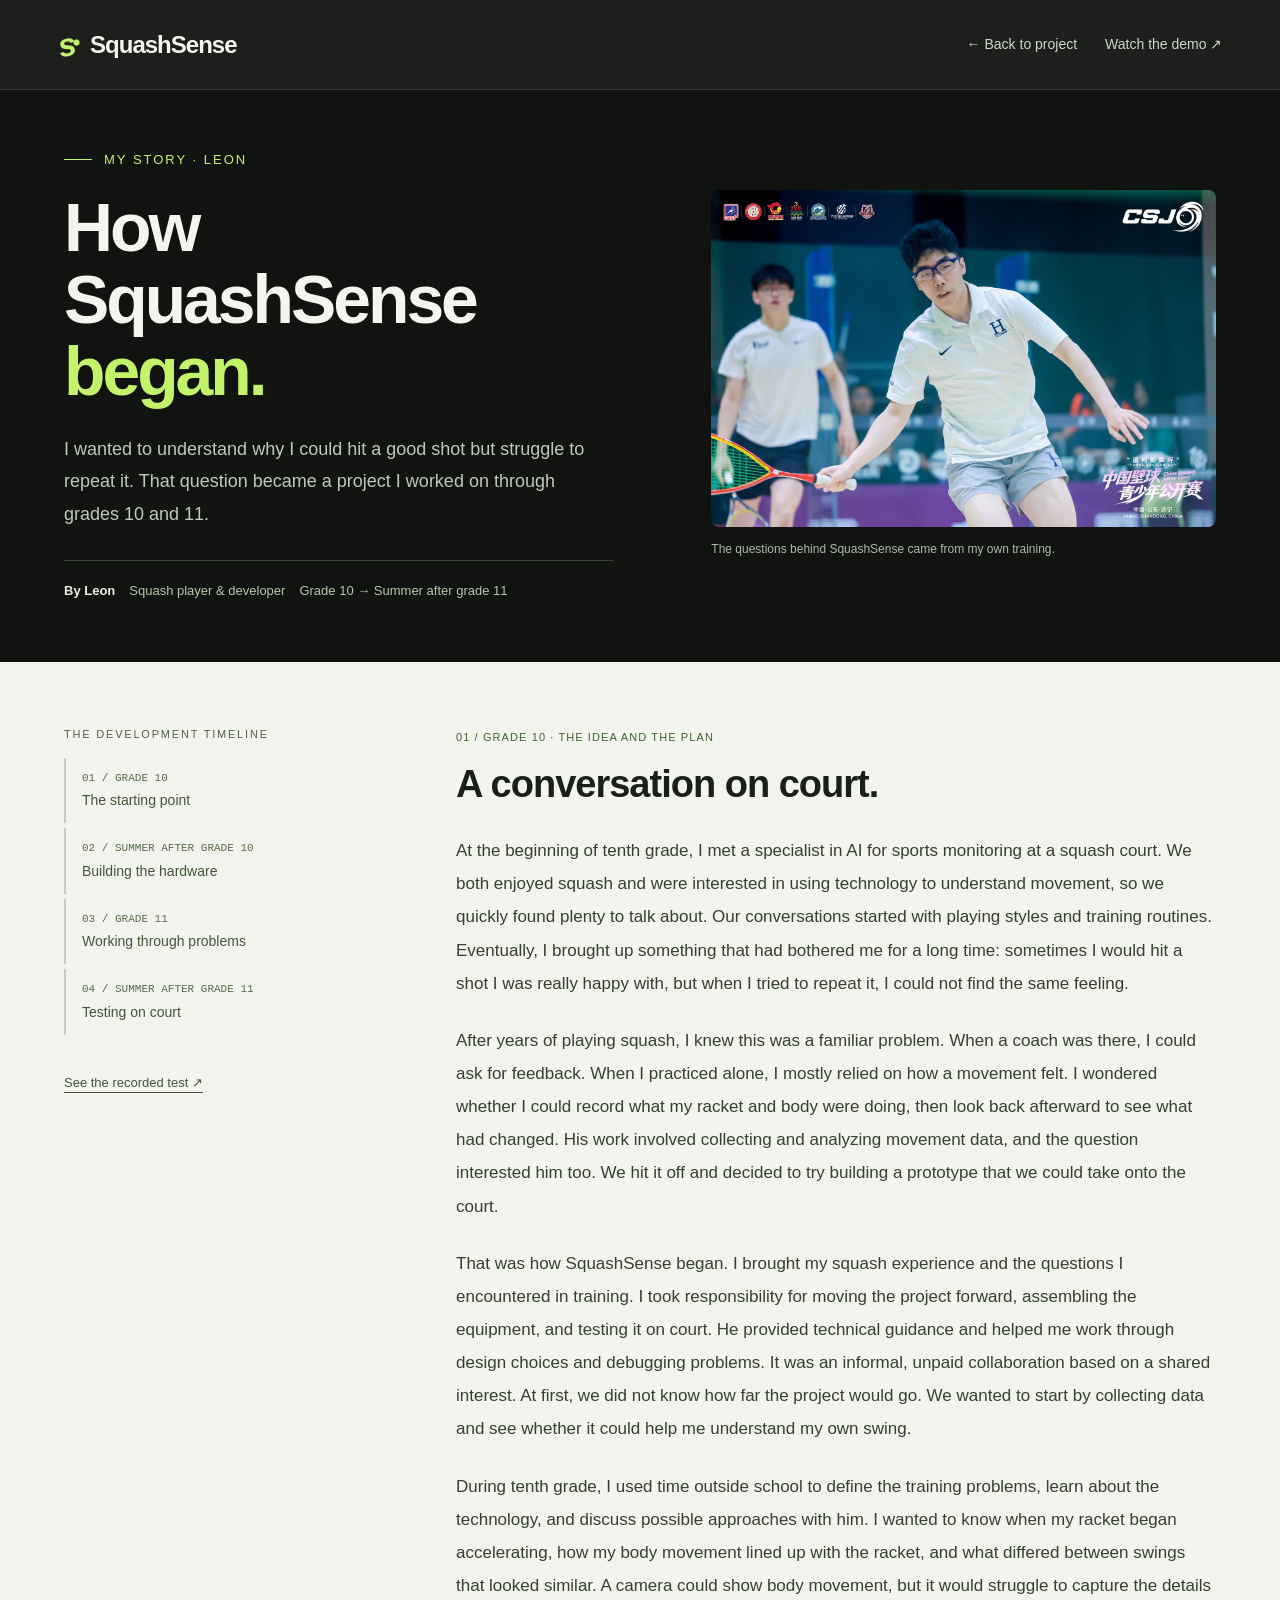
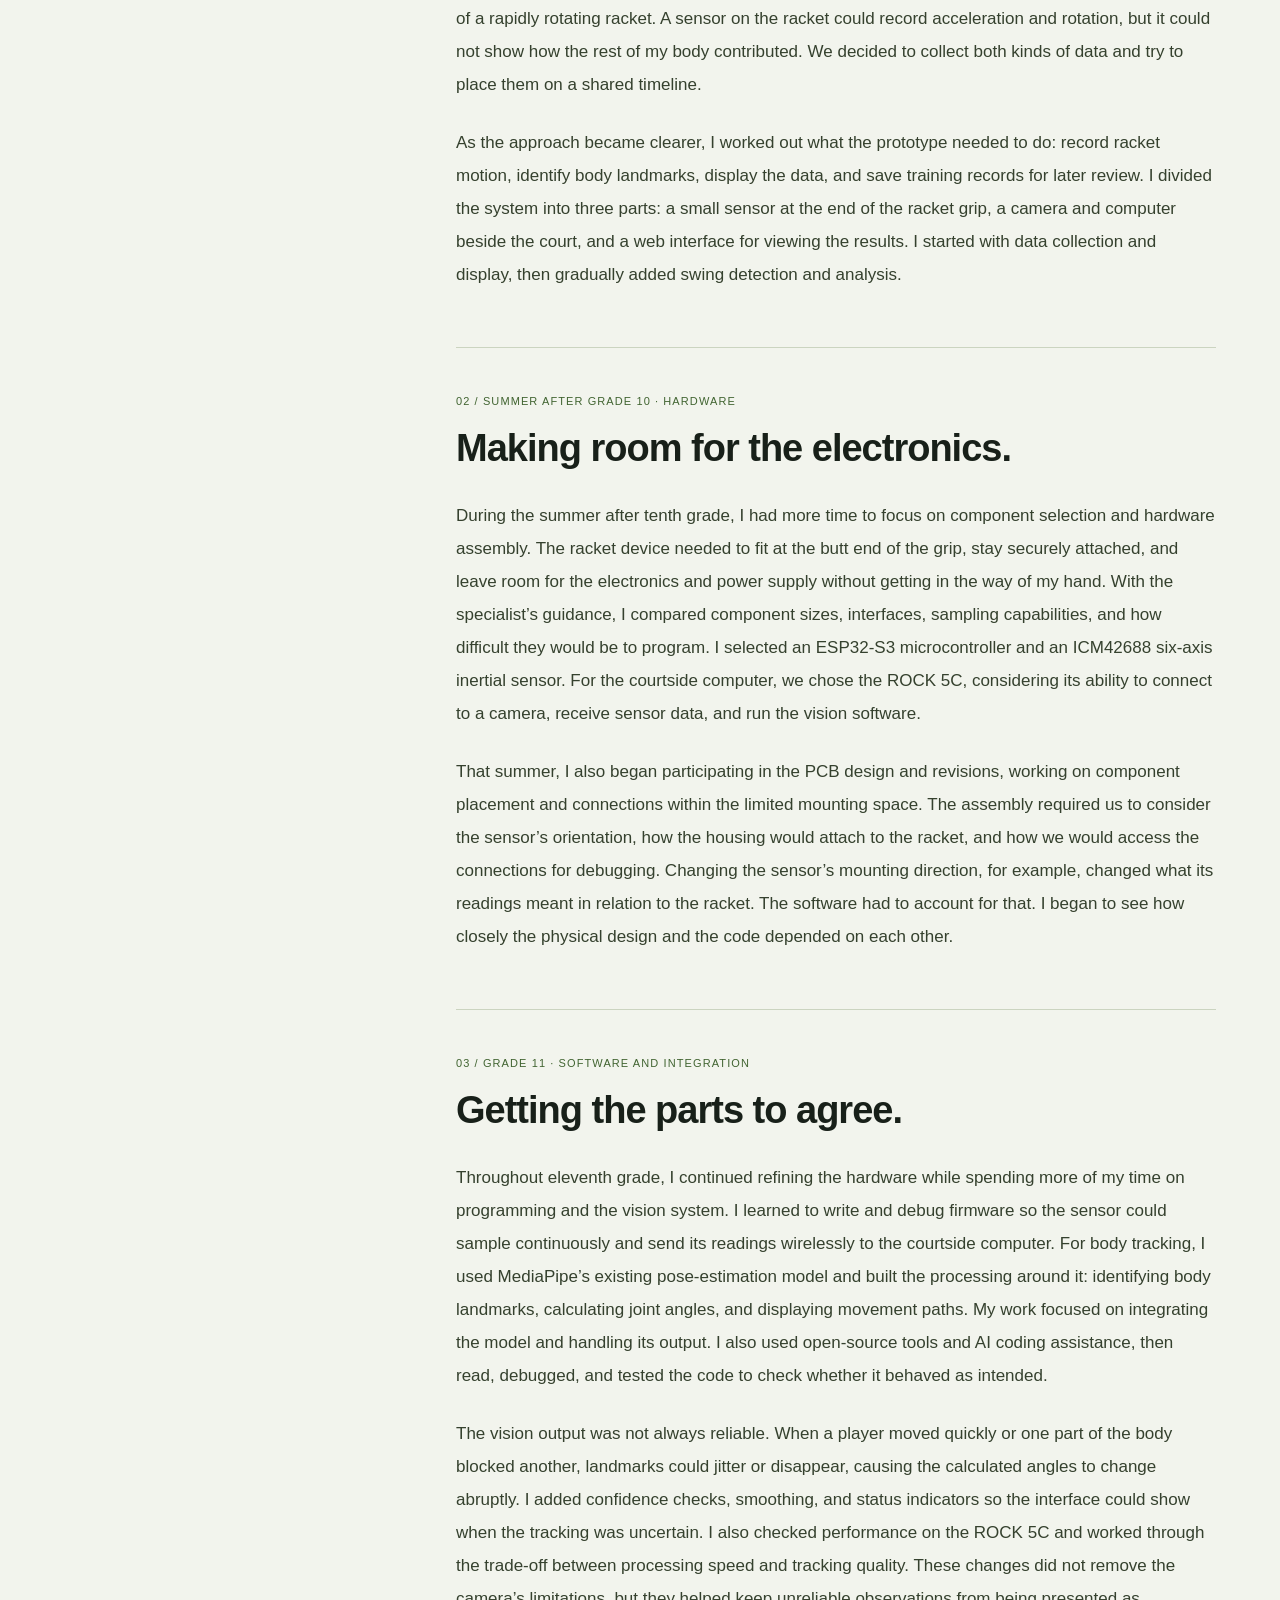
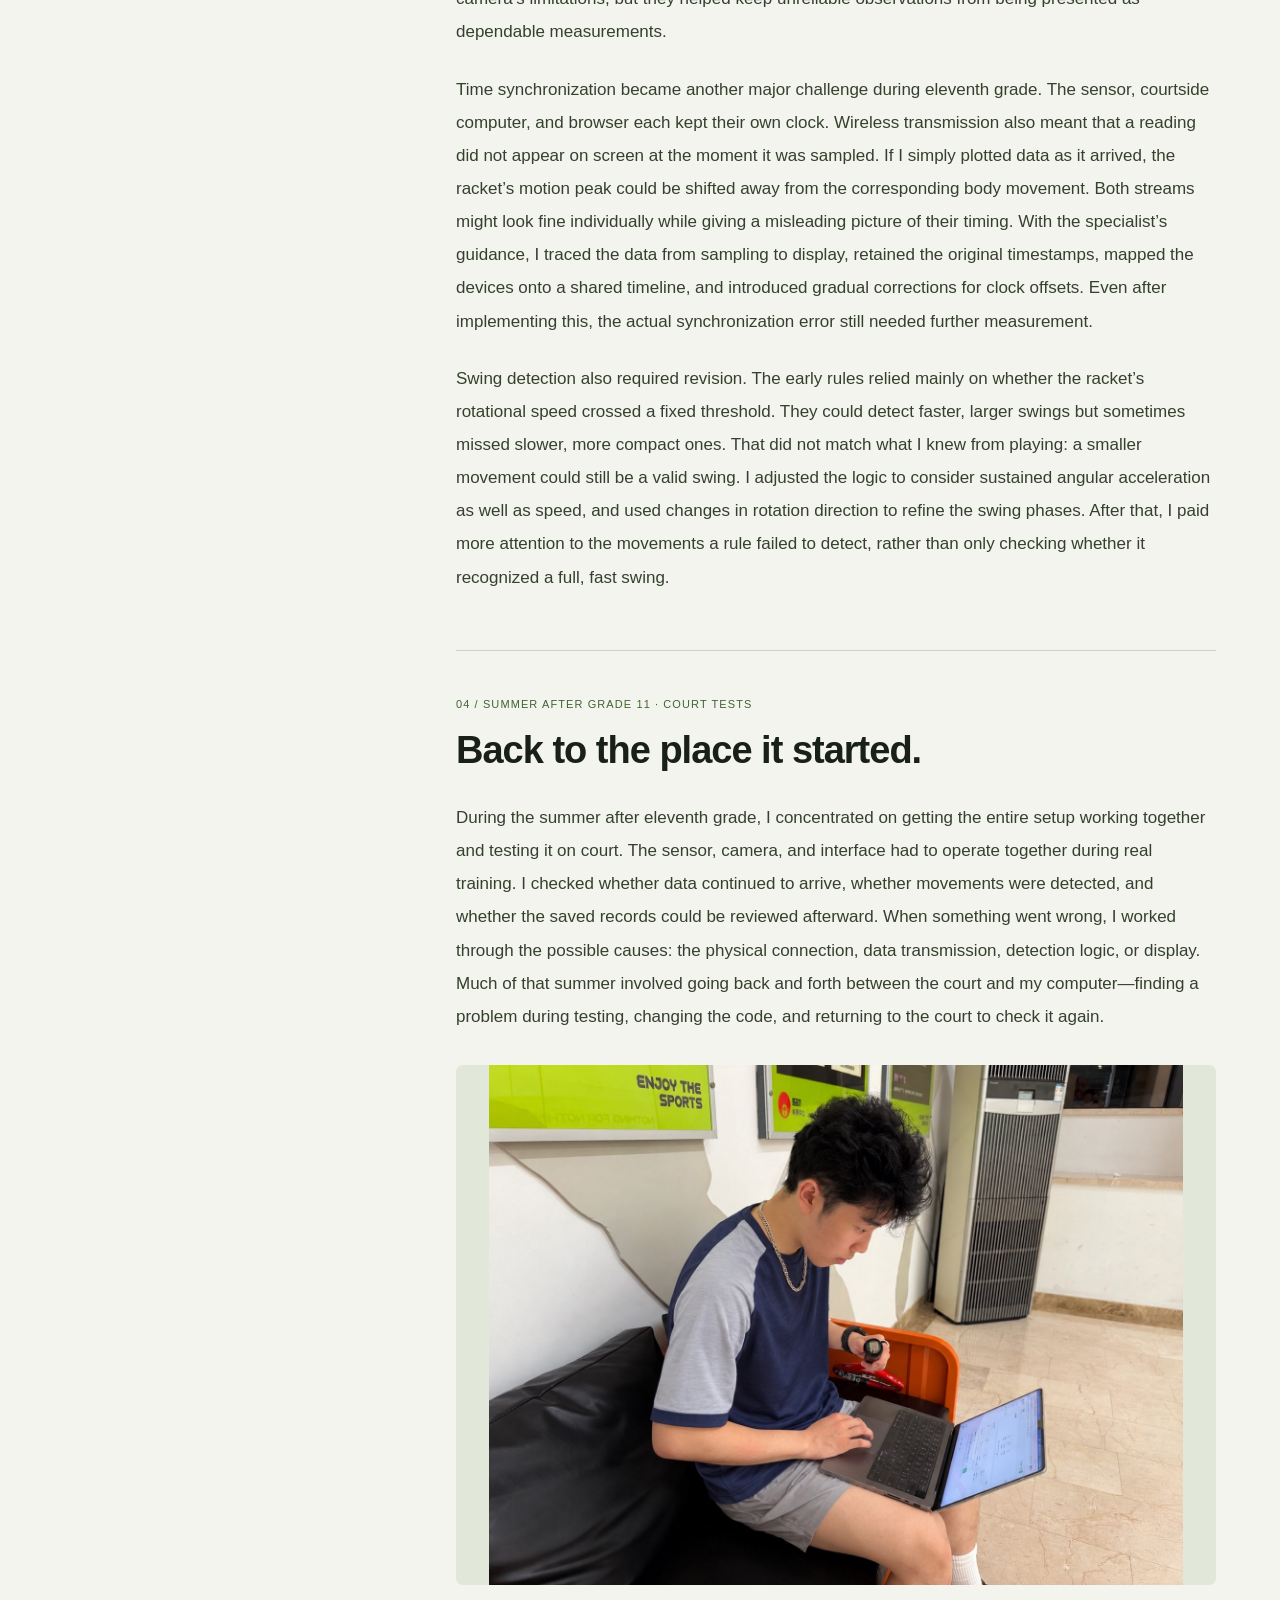
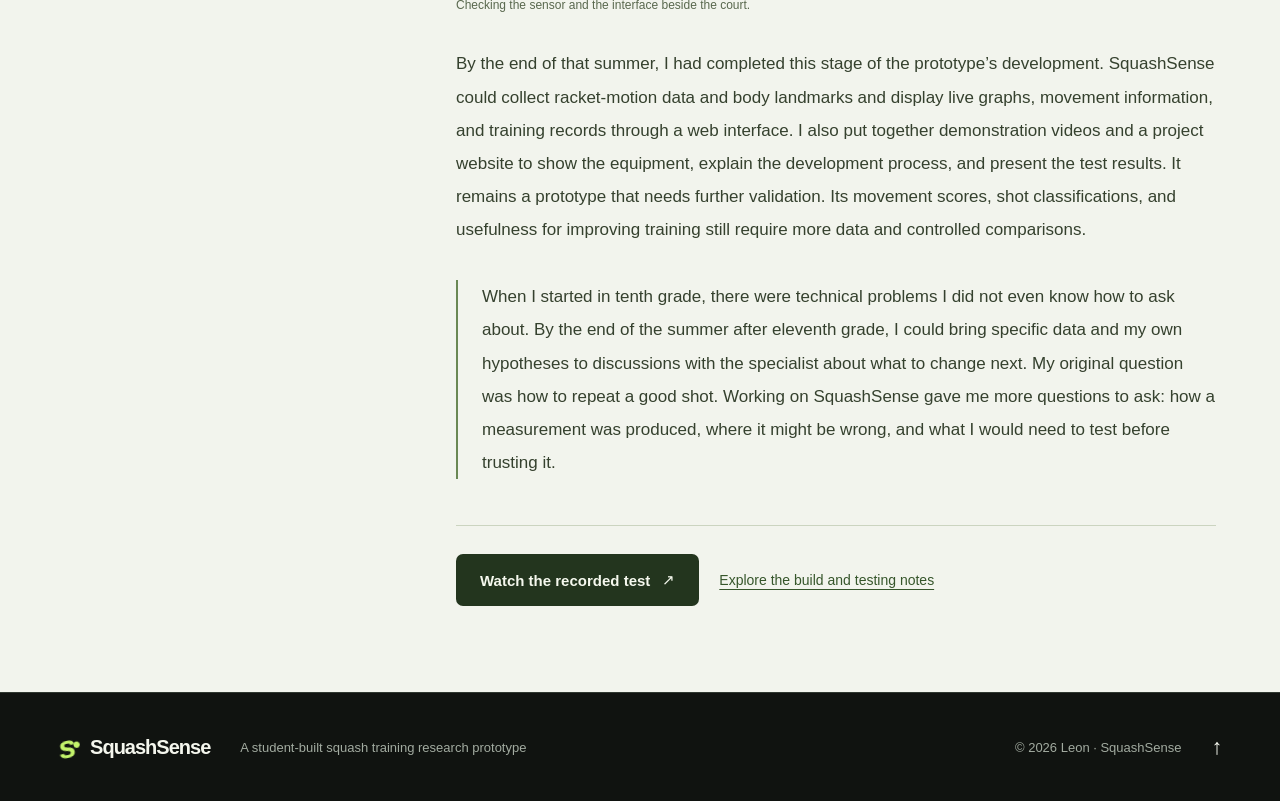
==== story.html @ fe17e837 "Add Leon development story and four-stage project timeline" ====
<!doctype html>
<html lang="en">
<head>
  <meta charset="UTF-8">
  <meta name="viewport" content="width=device-width,initial-scale=1">
  <meta name="theme-color" content="#101310">
  <title>My story — Leon builds SquashSense</title>
  <meta name="description" content="Leon’s account of building SquashSense, from a conversation on a squash court at the start of tenth grade to a working prototype by the summer after eleventh grade.">
  <link rel="canonical" href="https://leon-3647.github.io/squashsense/story.html">
  <meta property="og:type" content="article">
  <meta property="og:site_name" content="SquashSense">
  <meta property="og:title" content="How SquashSense began — My story, by Leon">
  <meta property="og:description" content="A question from my own game, a collaboration that began on court, and the work of building a training prototype through grades 10 and 11.">
  <meta property="og:url" content="https://leon-3647.github.io/squashsense/story.html">
  <meta property="og:image" content="https://leon-3647.github.io/squashsense/assets/author/leon-court.jpg">
  <meta name="twitter:card" content="summary_large_image">
  <link rel="icon" type="image/svg+xml" href="data:image/svg+xml,%3Csvg xmlns='http://www.w3.org/2000/svg' viewBox='0 0 32 32'%3E%3Crect width='32' height='32' rx='9' fill='%23c3f36b'/%3E%3Cpath d='M23 9H13a4 4 0 0 0 0 8h6a3 3 0 0 1 0 6H9' stroke='%23101310' stroke-width='4' fill='none'/%3E%3C/svg%3E">
  <link rel="stylesheet" href="styles/main.css?v=20261011-en">
  <link rel="stylesheet" href="styles/story.css?v=20261031">
</head>
<body class="story-page">
  <a class="skip-link" href="#grade-10">Skip to my story</a>
  <header class="site-header">
    <a class="brand" href="./" aria-label="SquashSense home"><span class="brand-icon">s<span>•</span></span>SquashSense</a>
    <nav class="story-header-links" aria-label="Website navigation">
      <a href="./#story">← Back to project</a>
      <a href="./#demo">Watch the demo ↗</a>
    </nav>
  </header>
  <main>
    <div class="story-masthead">
      <div class="story-masthead-inner">
        <div>
          <div class="eyebrow"><span class="eyebrow-line"></span><span>MY STORY · LEON</span></div>
          <h1>How SquashSense<br><span>began.</span></h1>
          <p class="story-deck">I wanted to understand why I could hit a good shot but struggle to repeat it. That question became a project I worked on through grades 10 and 11.</p>
          <div class="story-byline"><strong>By Leon</strong><span>Squash player &amp; developer</span><span>Grade 10 → Summer after grade 11</span></div>
        </div>
        <figure>
          <img src="assets/author/leon-court.jpg" alt="Leon playing a forehand during a squash match" width="1600" height="1067" fetchpriority="high">
          <figcaption>The questions behind SquashSense came from my own training.</figcaption>
        </figure>
      </div>
    </div>
    <div class="story-layout">
      <nav class="story-chapter-nav" aria-label="Story chapters">
        <p>THE DEVELOPMENT TIMELINE</p>
        <ol>
          <li><a href="#grade-10"><span>01 / GRADE 10</span>The starting point</a></li>
          <li><a href="#summer-10"><span>02 / SUMMER AFTER GRADE 10</span>Building the hardware</a></li>
          <li><a href="#grade-11"><span>03 / GRADE 11</span>Working through problems</a></li>
          <li><a href="#summer-11"><span>04 / SUMMER AFTER GRADE 11</span>Testing on court</a></li>
        </ol>
        <a class="story-nav-demo" href="./#demo">See the recorded test ↗</a>
      </nav>
      <article class="story-article" aria-label="My experience developing SquashSense">
        <section class="story-chapter" id="grade-10" aria-labelledby="grade-10-title">
          <div class="eyebrow">01 / GRADE 10 · THE IDEA AND THE PLAN</div>
          <h2 id="grade-10-title">A conversation on court.</h2>
          <p>At the beginning of tenth grade, I met a specialist in AI for sports monitoring at a squash court. We both enjoyed squash and were interested in using technology to understand movement, so we quickly found plenty to talk about. Our conversations started with playing styles and training routines. Eventually, I brought up something that had bothered me for a long time: sometimes I would hit a shot I was really happy with, but when I tried to repeat it, I could not find the same feeling.</p>
          <p>After years of playing squash, I knew this was a familiar problem. When a coach was there, I could ask for feedback. When I practiced alone, I mostly relied on how a movement felt. I wondered whether I could record what my racket and body were doing, then look back afterward to see what had changed. His work involved collecting and analyzing movement data, and the question interested him too. We hit it off and decided to try building a prototype that we could take onto the court.</p>
          <p>That was how SquashSense began. I brought my squash experience and the questions I encountered in training. I took responsibility for moving the project forward, assembling the equipment, and testing it on court. He provided technical guidance and helped me work through design choices and debugging problems. It was an informal, unpaid collaboration based on a shared interest. At first, we did not know how far the project would go. We wanted to start by collecting data and see whether it could help me understand my own swing.</p>
          <p>During tenth grade, I used time outside school to define the training problems, learn about the technology, and discuss possible approaches with him. I wanted to know when my racket began accelerating, how my body movement lined up with the racket, and what differed between swings that looked similar. A camera could show body movement, but it would struggle to capture the details of a rapidly rotating racket. A sensor on the racket could record acceleration and rotation, but it could not show how the rest of my body contributed. We decided to collect both kinds of data and try to place them on a shared timeline.</p>
          <p>As the approach became clearer, I worked out what the prototype needed to do: record racket motion, identify body landmarks, display the data, and save training records for later review. I divided the system into three parts: a small sensor at the end of the racket grip, a camera and computer beside the court, and a web interface for viewing the results. I started with data collection and display, then gradually added swing detection and analysis.</p>
        </section>
        <section class="story-chapter" id="summer-10" aria-labelledby="summer-10-title">
          <div class="eyebrow">02 / SUMMER AFTER GRADE 10 · HARDWARE</div>
          <h2 id="summer-10-title">Making room for the electronics.</h2>
          <p>During the summer after tenth grade, I had more time to focus on component selection and hardware assembly. The racket device needed to fit at the butt end of the grip, stay securely attached, and leave room for the electronics and power supply without getting in the way of my hand. With the specialist’s guidance, I compared component sizes, interfaces, sampling capabilities, and how difficult they would be to program. I selected an ESP32-S3 microcontroller and an ICM42688 six-axis inertial sensor. For the courtside computer, we chose the ROCK 5C, considering its ability to connect to a camera, receive sensor data, and run the vision software.</p>
          <p>That summer, I also began participating in the PCB design and revisions, working on component placement and connections within the limited mounting space. The assembly required us to consider the sensor’s orientation, how the housing would attach to the racket, and how we would access the connections for debugging. Changing the sensor’s mounting direction, for example, changed what its readings meant in relation to the racket. The software had to account for that. I began to see how closely the physical design and the code depended on each other.</p>
        </section>
        <section class="story-chapter" id="grade-11" aria-labelledby="grade-11-title">
          <div class="eyebrow">03 / GRADE 11 · SOFTWARE AND INTEGRATION</div>
          <h2 id="grade-11-title">Getting the parts to agree.</h2>
          <p>Throughout eleventh grade, I continued refining the hardware while spending more of my time on programming and the vision system. I learned to write and debug firmware so the sensor could sample continuously and send its readings wirelessly to the courtside computer. For body tracking, I used MediaPipe’s existing pose-estimation model and built the processing around it: identifying body landmarks, calculating joint angles, and displaying movement paths. My work focused on integrating the model and handling its output. I also used open-source tools and AI coding assistance, then read, debugged, and tested the code to check whether it behaved as intended.</p>
          <p>The vision output was not always reliable. When a player moved quickly or one part of the body blocked another, landmarks could jitter or disappear, causing the calculated angles to change abruptly. I added confidence checks, smoothing, and status indicators so the interface could show when the tracking was uncertain. I also checked performance on the ROCK 5C and worked through the trade-off between processing speed and tracking quality. These changes did not remove the camera’s limitations, but they helped keep unreliable observations from being presented as dependable measurements.</p>
          <p>Time synchronization became another major challenge during eleventh grade. The sensor, courtside computer, and browser each kept their own clock. Wireless transmission also meant that a reading did not appear on screen at the moment it was sampled. If I simply plotted data as it arrived, the racket’s motion peak could be shifted away from the corresponding body movement. Both streams might look fine individually while giving a misleading picture of their timing. With the specialist’s guidance, I traced the data from sampling to display, retained the original timestamps, mapped the devices onto a shared timeline, and introduced gradual corrections for clock offsets. Even after implementing this, the actual synchronization error still needed further measurement.</p>
          <p>Swing detection also required revision. The early rules relied mainly on whether the racket’s rotational speed crossed a fixed threshold. They could detect faster, larger swings but sometimes missed slower, more compact ones. That did not match what I knew from playing: a smaller movement could still be a valid swing. I adjusted the logic to consider sustained angular acceleration as well as speed, and used changes in rotation direction to refine the swing phases. After that, I paid more attention to the movements a rule failed to detect, rather than only checking whether it recognized a full, fast swing.</p>
        </section>
        <section class="story-chapter" id="summer-11" aria-labelledby="summer-11-title">
          <div class="eyebrow">04 / SUMMER AFTER GRADE 11 · COURT TESTS</div>
          <h2 id="summer-11-title">Back to the place it started.</h2>
          <p>During the summer after eleventh grade, I concentrated on getting the entire setup working together and testing it on court. The sensor, camera, and interface had to operate together during real training. I checked whether data continued to arrive, whether movements were detected, and whether the saved records could be reviewed afterward. When something went wrong, I worked through the possible causes: the physical connection, data transmission, detection logic, or display. Much of that summer involved going back and forth between the court and my computer—finding a problem during testing, changing the code, and returning to the court to check it again.</p>
          <figure>
            <img src="assets/testing.jpg" alt="Leon checking the racket sensor and laptop beside the squash court" width="1448" height="1086" loading="lazy">
            <figcaption>Checking the sensor and the interface beside the court.</figcaption>
          </figure>
          <p>By the end of that summer, I had completed this stage of the prototype’s development. SquashSense could collect racket-motion data and body landmarks and display live graphs, movement information, and training records through a web interface. I also put together demonstration videos and a project website to show the equipment, explain the development process, and present the test results. It remains a prototype that needs further validation. Its movement scores, shot classifications, and usefulness for improving training still require more data and controlled comparisons.</p>
          <div class="story-reflection"><p>When I started in tenth grade, there were technical problems I did not even know how to ask about. By the end of the summer after eleventh grade, I could bring specific data and my own hypotheses to discussions with the specialist about what to change next. My original question was how to repeat a good shot. Working on SquashSense gave me more questions to ask: how a measurement was produced, where it might be wrong, and what I would need to test before trusting it.</p></div>
        </section>
        <div class="story-next"><a class="button" href="./#demo">Watch the recorded test <span aria-hidden="true">↗</span></a><a href="./#development">Explore the build and testing notes</a></div>
      </article>
    </div>
  </main>
  <footer class="site-footer">
    <a class="brand" href="./"><span class="brand-icon">s<span>•</span></span>SquashSense</a>
    <span>A student-built squash training research prototype</span>
    <span class="footer-note">© 2026 Leon · SquashSense</span>
    <a href="#" aria-label="Back to top">↑</a>
  </footer>
</body>
</html>
---- styles/main.css ----
:root{--bg:#101310;--panel:#191d19;--panel-light:#222822;--lime:#c3f36b;--text:#f4f6ed;--muted:#a2aba0;--border:#303830;--white:#fafbf7;--ink:#182019;--radius:20px;font-family:Inter,'Helvetica Neue','PingFang SC','Microsoft YaHei',Arial,sans-serif;color:var(--text);background:var(--bg);font-synthesis:none}*{box-sizing:border-box}html{scroll-behavior:smooth;scroll-padding-top:92px}body{margin:0}a{color:inherit;text-decoration:none}button{font:inherit;color:inherit;cursor:pointer}button,a{-webkit-tap-highlight-color:transparent}button:focus-visible,a:focus-visible,input:focus-visible,video:focus-visible{outline:3px solid var(--lime);outline-offset:5px}button{border:0}img{display:block;max-width:100%}button:disabled{cursor:default}h1,h2,h3,p{margin:0}button,a{touch-action:manipulation}.site-header{height:90px;padding:0 4.5%;display:flex;align-items:center;justify-content:space-between;border-bottom:1px solid var(--border);background:rgba(16,19,16,.95);position:sticky;top:0;z-index:20;backdrop-filter:blur(14px)}.brand{font-size:24px;font-weight:650;letter-spacing:-1px;display:flex;align-items:center;gap:10px;white-space:nowrap}.brand-icon{display:inline-flex;align-items:center;font-size:32px;font-weight:800;font-style:italic;color:var(--lime);letter-spacing:-5px;transform:rotate(-12deg);margin-right:5px;line-height:1}.brand-icon span{font-size:22px;margin-left:2px}.brand-tm{font-size:12px;align-self:flex-start;margin:2px 0 0 -5px}.site-header nav{display:flex;gap:30px;font-size:14px;color:#bcc3b9}.site-header nav a:hover{color:var(--lime)}.lang-switch{display:flex;gap:9px;align-items:center;background:transparent;border:1px solid #465044;border-radius:30px;padding:10px 15px;min-width:79px;justify-content:center;font-size:14px}.language-icon{font-size:18px;line-height:1}.hero{padding:66px 4.5% 0;display:grid;grid-template-columns:1fr 1.03fr;column-gap:5%;min-height:calc(100vh - 90px);max-width:1800px;margin:auto}.hero-copy{padding:35px 0 25px;display:flex;flex-direction:column;align-items:flex-start;justify-content:center}.eyebrow{font-size:13px;letter-spacing:2px;display:flex;align-items:center;gap:12px;color:var(--lime);font-weight:500}.eyebrow-line{height:1px;width:28px;background:currentColor}h1{font-size:clamp(44px,4.4vw,78px);line-height:1.3;letter-spacing:-2.7px;font-weight:650;margin-top:30px}h1 span{color:var(--lime)}.hero-description{font-size:17px;line-height:1.9;color:#aeb7aa;max-width:430px;margin-top:25px}.hero-actions{display:flex;gap:26px;align-items:center;margin-top:35px}.button{display:inline-flex;justify-content:center;align-items:center;gap:12px;font-size:15px;font-weight:550;border-radius:7px;padding:17px 24px;min-height:52px;transition:background .2s,transform .2s}.button:hover{transform:translateY(-2px)}.button-lime{background:var(--lime);color:var(--ink)}.button-lime:hover{background:#d4ff8d}.play-small{font-size:12px}.text-link{display:inline-flex;gap:15px;align-items:center;font-size:14px;white-space:nowrap}.text-link:hover{color:var(--lime)}.hero-tech{margin-top:57px;display:flex;align-items:center;gap:21px;font-size:13px;color:#858f80}.hero-tech span:first-child{font-family:monospace;letter-spacing:1.5px;color:#c7d2bf;font-size:12px;border-right:1px solid var(--border);padding-right:21px}.hero-tech i{font-style:normal;color:var(--lime);padding:0 3px}.hero-visual{min-height:475px;position:relative;border-radius:12px;overflow:hidden;background:#242b20}.hero-visual>img{height:100%;width:100%;object-fit:cover}.visual-shade{position:absolute;inset:0;background:linear-gradient(180deg,rgba(0,0,0,.36),transparent 35%,rgba(0,0,0,.75))}.visual-topline{position:absolute;top:25px;left:25px;right:25px;display:flex;gap:12px;align-items:center;font-size:12px;letter-spacing:1px}.small-cross{color:var(--lime);font-size:22px}.visual-number{margin-left:auto;font-family:monospace;font-size:12px;color:#d1d7c9}.hero-caption{position:absolute;left:30px;bottom:34px;display:flex;align-items:center;gap:15px}.caption-symbol{color:var(--lime);font-size:40px;line-height:1}.caption-title{display:block;font-size:22px;font-weight:550;letter-spacing:1px}.caption-sub{display:block;color:#bcc5b4;font-size:12px;margin-top:9px;letter-spacing:1px}.image-corner{position:absolute;width:22px;height:22px;border-color:var(--lime)}.corner-tl{top:64px;left:25px;border-top:1px solid;border-left:1px solid}.corner-br{bottom:28px;right:25px;border-bottom:1px solid;border-right:1px solid}.hero-bottom{grid-column:1/-1;display:flex;justify-content:space-between;align-items:center;color:#808c7b;font-size:12px;letter-spacing:1px;min-height:94px}.hero-bottom a{display:flex;gap:22px}.site-footer{display:flex;align-items:center;gap:30px;padding:38px 4.5%;border-top:1px solid var(--border);font-size:13px;color:var(--muted)}.site-footer>.brand{color:var(--text);font-size:20px}.footer-note{margin-left:auto}.site-footer>a:last-child{font-size:22px;color:var(--text)}.skip-link{position:fixed;left:20px;top:-80px;z-index:40;background:var(--lime);color:var(--ink);padding:15px}.skip-link:focus{top:12px}@media(min-width:1600px){.hero{min-height:800px}.hero-visual{min-height:570px}}@media(max-width:1050px){.site-header nav{gap:20px}.hero{column-gap:4%;padding-top:30px}.hero-actions{gap:18px}.hero h1{font-size:46px;letter-spacing:-2px}.hero-description{font-size:16px}.hero-tech{gap:12px}.hero-visual{min-height:480px}.visual-number{display:none}.hero-actions .button{padding:16px}.text-link{font-size:13px;gap:8px}}@media(max-width:760px){html{scroll-padding-top:78px}.site-header{height:76px;padding:0 6%}.brand{font-size:21px}.site-header nav{display:none}.hero{padding:25px 6% 0;display:flex;flex-direction:column;min-height:auto}.hero-copy{padding-top:16px;padding-bottom:37px}.hero h1{font-size:clamp(36px,8.8vw,58px);line-height:1.3;margin-top:23px;letter-spacing:-1.8px}.eyebrow{font-size:12px;letter-spacing:1.4px}.hero-description{max-width:440px;font-size:16px;margin-top:20px}.hero-actions{margin-top:26px;gap:21px;flex-wrap:wrap}.hero-tech{margin-top:30px}.hero-visual{height:440px;min-height:0}.hero-bottom{min-height:80px;font-size:12px}.hero-caption{left:25px;bottom:26px}.caption-title{font-size:21px}.site-footer{flex-wrap:wrap;padding:30px 6%;gap:20px}.site-footer>span:first-of-type{flex-basis:100%;order:3}.footer-note{font-size:12px}.site-footer>a:last-child{display:none}}@media(prefers-reduced-motion:reduce){html{scroll-behavior:auto}*,*:before,*:after{animation-duration:.01ms!important;transition-duration:.01ms!important}}
section[id]{scroll-margin-top:6px}.approach,.sensor-section,.demo-section,.story-section{padding:94px 4.5%}.section-light{background:#f2f4ed;color:var(--ink)}.section-heading{display:grid;grid-template-columns:1.3fr 1fr;gap:10%;align-items:end;margin-bottom:55px}.section-heading h2,h2{font-size:clamp(32px,3.3vw,52px);font-weight:550;line-height:1.4;letter-spacing:-1.5px}.section-heading h2{margin-top:22px}.section-heading h2 span{color:#a6b29f}.section-heading>p{max-width:470px;font-size:16px;line-height:1.95;color:var(--muted);padding-bottom:7px}.section-index{font-family:monospace;font-size:12px;letter-spacing:0;opacity:.6;margin-right:6px}.section-light .eyebrow{color:#3b6330}.section-light h2 span{color:#7c8976}.section-light .section-heading>p{color:#616d5b}.capabilities{display:grid;grid-template-columns:repeat(3,1fr);gap:60px;margin-top:30px}.capabilities article{padding:0 0 30px;border-bottom:1px solid #ccd2c5}.stat-value{font-size:76px;letter-spacing:-5px;font-weight:450;line-height:1.2;display:block;margin-bottom:22px}.stat-value>span{font-size:24px;letter-spacing:-1px;margin-left:9px}.stat-text{font-size:54px;letter-spacing:-2px;padding-top:24px}.capabilities h3{font-size:19px;font-weight:600;margin-bottom:12px}.capabilities p{font-size:15px;line-height:1.85;color:#66725f;max-width:320px;min-height:56px}.stat-foot{font-size:12px;display:block;color:#728069;margin-top:28px;letter-spacing:1px}.signal-path{display:flex;align-items:center;justify-content:center;gap:52px;margin:48px auto 0}.signal-path>span{display:flex;flex-direction:column;gap:9px;text-align:center}.signal-path b{font-size:14px;font-weight:550}.signal-path small{font-size:12px;color:#728069}.signal-path i{font-style:normal;font-size:22px;color:#8c9d7f;transform:rotate(-45deg)}.signal-path>i:nth-of-type(2){transform:rotate(45deg)}.signal-path .path-center{padding:17px 47px;background:#e2e8d9;border:1px solid #ccd7c2;border-radius:7px}.sensor-section{background:#101310}.installation-layout{display:grid;grid-template-columns:minmax(0,1.7fr) minmax(300px,1fr);gap:32px}.installation-view{position:relative;min-height:590px;border:1px solid var(--border);border-radius:12px;background:radial-gradient(ellipse at 45% 40%,#2b3426 0,#191e18 50%,#151915 100%);overflow:hidden}.canvas-top{display:flex;justify-content:space-between;position:absolute;z-index:1;left:25px;right:25px;top:24px;font-size:12px;color:#9caa92;pointer-events:none}.mono{font-family:monospace;font-size:12px;letter-spacing:.5px}.installation-view canvas{width:100%;height:100%;display:block;position:absolute;inset:0}.canvas-label{position:absolute;left:28px;bottom:119px;font-size:13px;color:#c3f36b;pointer-events:none;letter-spacing:1px}.canvas-label:before{content:'';display:inline-block;width:35px;height:1px;background:#769a4c;vertical-align:middle;margin-right:13px}.canvas-bottom{position:absolute;bottom:30px;left:25px;right:25px;display:flex;align-items:center;justify-content:space-between;gap:12px}.canvas-bottom>span{font-size:12px;color:#94a087;max-width:230px;line-height:1.7}.replay-button{background:rgba(16,19,16,.6);border:1px solid #485540;border-radius:5px;padding:10px 13px;display:flex;gap:8px;align-items:center;font-size:12px;white-space:nowrap}.replay-button:hover{border-color:var(--lime);color:var(--lime)}.replay-button>span:first-child{font-size:19px;line-height:1}.animation-progress{height:2px;position:absolute;bottom:0;left:0;width:100%;background:#2f3828}.animation-progress>span{display:block;height:100%;width:0;background:var(--lime)}.installation-info{display:flex;flex-direction:column;min-width:0}.sensor-photo{height:215px;border-radius:10px;overflow:hidden;position:relative;background:#242b20}.sensor-photo img{width:100%;height:100%;object-fit:cover;object-position:50% 57%}.sensor-photo>span{position:absolute;bottom:15px;left:17px;padding:7px 10px;background:rgba(16,19,16,.78);font-size:12px;border-radius:4px;letter-spacing:1px}.installation-steps{display:flex;flex-direction:column;margin-top:20px}.step{display:flex;align-items:flex-start;text-align:left;padding:21px 10px 21px 0;background:transparent;border-bottom:1px solid var(--border);gap:17px;transition:opacity .2s}.step-number{font-family:monospace;font-size:13px;color:#76846a;padding-top:3px}.step strong{font-size:17px;font-weight:550;line-height:1.5;display:block}.step small{display:block;font-size:13px;color:#9caa92;margin-top:5px;line-height:1.7}.step i{font-style:normal;margin-left:auto;color:#67725d;line-height:1.5}.step.active .step-number,.step.active strong,.step.active i{color:var(--lime)}.step:not(.active):hover strong{color:#d1ddc8}.installation-status{font-size:12px;color:#a5b894;padding-top:14px;min-height:33px}.sensor-specs{display:flex;gap:35px;justify-content:center;align-items:center;margin-top:34px;font-size:12px;letter-spacing:1px;color:#93a087}.sensor-specs span+span:before{content:'/';color:#3d4935;margin-right:35px}.demo-section{background:#191e19}.demo-section .section-heading{grid-template-columns:1.4fr 1fr;gap:5%}.demo-section h2{font-size:clamp(31px,3.2vw,50px)}.demo-section h2 span{color:var(--lime)}.video-shell{position:relative;background:#090c09;border-radius:12px;overflow:hidden;aspect-ratio:16/9;display:flex;align-items:center;justify-content:center;border:1px solid #3b4435}.video-shell video{width:100%;height:100%;object-fit:contain;display:block}.video-play{position:absolute;inset:0;width:100%;display:flex;flex-direction:column;align-items:center;justify-content:center;gap:17px;background:rgba(0,0,0,.25);text-shadow:0 2px 12px #000;font-size:16px}.video-play[hidden]{display:none}.big-play{width:84px;height:84px;display:flex;align-items:center;justify-content:center;border-radius:50%;background:var(--lime);color:#172013;font-size:24px;padding-left:5px;text-shadow:none;box-shadow:0 0 0 12px rgba(195,243,107,.16);transition:transform .2s}.video-play:hover .big-play{transform:scale(1.08)}.video-play small{font-family:monospace;font-size:12px;letter-spacing:1px}.video-meta{display:flex;justify-content:space-between;color:#939f89;font-size:12px;line-height:1.7;margin-top:17px;gap:20px}.insight-grid{display:grid;grid-template-columns:repeat(3,1fr);gap:55px;margin-top:64px}.insight-icon{color:var(--lime);font-family:monospace;font-size:13px;letter-spacing:1px}.insight-grid h3{font-size:20px;font-weight:500;margin:19px 0 13px}.insight-grid p{font-size:15px;line-height:1.9;color:var(--muted);max-width:350px}.media-error{font-size:14px;color:var(--lime);padding-top:15px}.story-section{padding-bottom:80px}.story-gallery{display:grid;grid-template-columns:repeat(3,1fr);gap:24px}.story-gallery figure{margin:0}.photo-wrap{border-radius:8px;overflow:hidden;aspect-ratio:1.12;background:#dae0d4}.photo-wrap img{width:100%;height:100%;object-fit:cover;transition:transform .6s}.photo-wrap:hover img{transform:scale(1.035)}.story-gallery figcaption{display:flex;gap:13px;margin-top:20px}.story-gallery figcaption>span{font-family:monospace;font-size:12px;color:#809075;padding-top:4px}.story-gallery h3{font-size:18px;font-weight:550;line-height:1.5}.story-gallery p{font-size:13px;line-height:1.8;color:#6c7964;margin-top:6px}.creator-block{border-top:1px solid #ccd3c5;margin-top:75px;padding-top:70px;display:grid;grid-template-columns:1fr 1fr;gap:8%;align-items:center}.creator-image{position:relative;border-radius:9px;overflow:hidden;aspect-ratio:4/3;background:#273020}.creator-image>img{width:100%;height:100%;object-fit:cover;filter:brightness(.64)}.creator-image-overlay{position:absolute;inset:0;background:linear-gradient(transparent 40%,rgba(14,23,11,.8));display:flex;align-items:center;gap:13px;justify-content:center;flex-direction:column;color:white;font-size:14px;letter-spacing:1px}.film-icon{display:flex;justify-content:center;align-items:center;width:58px;height:58px;border-radius:50%;border:1px solid rgba(255,255,255,.6);font-size:29px}.creator-copy h2{font-size:clamp(27px,2.6vw,40px);margin:18px 0 22px;line-height:1.45;letter-spacing:-.7px}.creator-copy>p{font-size:15px;line-height:1.9;color:#66745d;max-width:420px}.creator-placeholder{display:flex;gap:16px;margin-top:25px;max-width:415px;align-items:flex-start}.placeholder-line{width:25px;height:1px;background:#869778;margin-top:11px;flex-shrink:0}.creator-placeholder p{font-size:13px;line-height:1.85;color:#7a8972}.creator-video{width:100%;height:100%;object-fit:contain;background:#111}.closing{text-align:center;padding:82px 5% 88px;background:radial-gradient(ellipse at 50% 180%,#3a5023,transparent 70%)}.closing .eyebrow{justify-content:center;color:#95a58b;font-size:12px;letter-spacing:2px}.closing h2{font-size:clamp(36px,4vw,60px);margin:22px 0 30px;letter-spacing:-2px}.closing h2 span{color:var(--lime)}.closing .button{font-size:14px}.section-heading,.installation-layout,.capabilities,.story-gallery,.insight-grid,.creator-block,.video-shell,.video-meta{max-width:1500px;margin-left:auto;margin-right:auto}html[lang=en] h1{font-size:clamp(44px,4.7vw,79px);line-height:1.05;letter-spacing:-3px}html[lang=en] .hero-description{line-height:1.7}html[lang=en] .section-heading h2{line-height:1.15;letter-spacing:-1.4px}html[lang=en] .hero-actions{gap:21px}html[lang=en] .section-heading>p{line-height:1.8}html[lang=en] .step strong{font-size:16px}html[lang=en] .creator-copy h2{line-height:1.2}html[lang=en] .creator-placeholder p{font-size:14px}
@media(max-width:1050px){.section-heading{gap:6%}.approach,.sensor-section,.demo-section,.story-section{padding:75px 4.5%}.capabilities{gap:28px}.stat-text{font-size:42px;padding-top:38px}.installation-layout{grid-template-columns:1.2fr 1fr;gap:24px}.installation-view{min-height:615px}.canvas-top .mono{display:none}.canvas-bottom{align-items:flex-end}.canvas-bottom>span{max-width:150px}.sensor-photo{height:210px}.signal-path{gap:35px}.insight-grid{gap:30px}.story-gallery{gap:18px}.creator-block{gap:5%}.creator-copy h2{font-size:30px}}@media(max-width:760px){.approach,.sensor-section,.demo-section,.story-section{padding:61px 6%}.section-heading,.demo-section .section-heading{display:block;margin-bottom:35px}.section-heading h2{font-size:33px;letter-spacing:-1px;margin-top:18px}.section-heading>p{margin-top:23px;font-size:15px;line-height:1.85;max-width:100%}.capabilities{gap:0;grid-template-columns:1fr}.capabilities article{display:grid;grid-template-columns:120px 1fr;padding:22px 0;column-gap:20px;align-items:start}.stat-value{grid-row:1/4;font-size:52px;letter-spacing:-3px;margin:0}.stat-value>span{font-size:20px;margin-left:5px}.stat-text{padding-top:2px;font-size:28px;letter-spacing:-1px;white-space:normal;line-height:1.5;max-width:110px}.capabilities h3{font-size:17px;margin:4px 0 8px}.capabilities p{font-size:14px;min-height:0}.stat-foot{font-size:12px;margin-top:15px}.signal-path{gap:12px;margin-top:33px}.signal-path b{font-size:12px}.signal-path small{font-size:12px}.signal-path .path-center{padding:15px 13px}.signal-path i{font-size:16px}.signal-path>span{gap:6px}.installation-layout{display:flex;flex-direction:column;gap:28px}.installation-view{min-height:485px}.canvas-top{left:20px;right:20px;top:22px}.canvas-top .mono{display:block;font-size:12px}.canvas-bottom{left:20px;right:20px;bottom:24px;align-items:center}.canvas-bottom>span{font-size:12px;max-width:190px}.canvas-label{left:20px;bottom:108px;font-size:12px}.sensor-photo{height:230px}.sensor-photo img{object-position:50% 57%}.step{padding:21px 0}.step strong{font-size:17px}.step small{font-size:14px}.sensor-specs{flex-wrap:wrap;gap:12px 22px;margin-top:26px;font-size:12px}.sensor-specs span+span:before{display:none}.demo-section h2{font-size:33px;line-height:1.45}.video-shell{border-radius:7px}.big-play{width:64px;height:64px;font-size:18px;box-shadow:0 0 0 8px rgba(195,243,107,.16)}.video-play{gap:11px;font-size:13px}.video-meta{font-size:12px;gap:20px}.video-meta>span:last-child{text-align:right;max-width:48%}.insight-grid{grid-template-columns:1fr;gap:26px;margin-top:35px}.insight-grid article{position:relative;padding-left:55px}.insight-icon{position:absolute;top:5px;left:0}.insight-grid h3{margin:0 0 9px;font-size:18px}.insight-grid p{font-size:14px;max-width:100%}.story-gallery{grid-template-columns:1fr;gap:30px}.photo-wrap{aspect-ratio:4/3}.story-gallery figcaption{margin-top:16px}.story-gallery h3{font-size:17px}.story-gallery p{font-size:13px}.creator-block{grid-template-columns:1fr;gap:32px;margin-top:45px;padding-top:45px}.creator-copy h2{font-size:30px}.creator-copy>p,.creator-placeholder{max-width:100%}.creator-placeholder p{font-size:14px}.closing{padding:65px 6%}.closing .eyebrow{font-size:12px;letter-spacing:1px;line-height:1.8}.closing h2{font-size:36px;letter-spacing:-1px}html[lang=en] h1{font-size:clamp(43px,11vw,65px);letter-spacing:-2.4px}html[lang=en] .section-heading h2{font-size:33px}html[lang=en] .hero-actions{gap:20px}html[lang=en] .hero-tech{font-size:12px}html[lang=en] .hero-tech span:first-child{font-size:12px;padding-right:12px;white-space:nowrap}}@media(max-width:375px){.hero-actions{gap:15px}.hero-actions .button{padding:15px 13px;font-size:13px}.text-link{font-size:12px}.signal-path{gap:8px}.signal-path .path-center{padding:13px 9px}.canvas-top .mono{display:none}.capabilities article{grid-template-columns:100px 1fr}.canvas-bottom>span{max-width:145px}html[lang=en] .hero-actions{gap:12px}}@media(prefers-reduced-motion:reduce){.photo-wrap img{transition:none}}

[hidden]{display:none!important}.section-light .stat-foot,.section-light .signal-path small,.section-light .creator-placeholder p,.section-light .story-gallery p{color:#5e6d55}.section-light :focus-visible{outline-color:#315729}

.canvas-label{left:auto;right:25px;top:57px;bottom:auto;font-size:12px;letter-spacing:.3px}.canvas-label:before{width:16px;margin-right:8px}.hero-visual>img{object-position:52% 50%}.capabilities p,.insight-grid p,.creator-copy>p{font-size:16px}.step small{font-size:14px}.creator-placeholder p,.story-gallery p{font-size:14px}.hero-caption{right:25px}.caption-title{line-height:1.5}@media(max-width:760px){.canvas-label{right:20px;top:48px;max-width:calc(100% - 40px);text-align:right;font-size:12px}.canvas-top .mono{display:none}.hero-bottom{align-items:flex-start;padding:24px 0;gap:20px}.hero-bottom>span{max-width:60%;line-height:1.7}.hero-bottom>a{line-height:1.7;white-space:nowrap;gap:10px}.hero-tech{flex-wrap:wrap;row-gap:10px}.signal-path{gap:12px}.signal-path small{font-size:12px;line-height:1.6}.signal-path .path-center{padding:13px 10px}.signal-path>span{min-width:0;flex:1}.signal-path>i{font-size:14px}.signal-path .path-center b{font-size:12px}.canvas-bottom>span{max-width:55%;font-size:12px}.stat-foot{font-size:12px;line-height:1.6}html[lang=en] .stat-value>span{display:block;font-size:17px;margin-left:0;letter-spacing:0}html[lang=en] .caption-title{font-size:20px}html[lang=en] .signal-path{gap:7px}html[lang=en] .signal-path>i{font-size:12px}.hero-tech span:first-child{white-space:nowrap}.closing .eyebrow{font-size:12px}}

/* Project photos: assembly, grip mounting, court setup, and device testing. */
.sensor-photo img{object-position:50% 78%}
.story-gallery{grid-template-columns:repeat(4,minmax(0,1fr))}
.story-gallery .photo-wrap{aspect-ratio:4/3}
.story-gallery figcaption>div{min-width:0}
@media(min-width:761px) and (max-width:1100px){.story-gallery{grid-template-columns:repeat(2,minmax(0,1fr));gap:34px 24px}}
@media(max-width:760px){.story-gallery{grid-template-columns:1fr}}

/* Leon: a player-led introduction, with uncropped match photography. */
.author-profile{max-width:1500px;margin:80px auto 0;padding-top:68px;border-top:1px solid #ccd3c5}
.author-eyebrow{margin-bottom:34px}
.author-intro{display:grid;grid-template-columns:1.15fr 1fr;align-items:center;gap:6%}
.author-lead-photo{margin:0;min-width:0}
.author-lead-photo>img{width:100%;height:auto;border-radius:9px;background:#15333c}
.author-lead-photo figcaption{display:flex;justify-content:space-between;gap:20px;margin-top:14px;color:#5e6d55;font-size:.75rem;letter-spacing:.5px}
.author-lead-photo figcaption>span:last-child{font-family:monospace}
.author-bio{min-width:0}
.author-role{font-size:.8125rem;line-height:1.65;letter-spacing:.5px;color:#506647}
.author-bio h2{font-size:clamp(4rem,6.3vw,6.5rem);line-height:1.08;font-weight:550;letter-spacing:-4px;margin:12px 0 15px}
.author-bio h2>span{color:#62853f}
.author-bio h3{font-size:clamp(1.2rem,1.6vw,1.55rem);font-weight:550;line-height:1.45;margin-bottom:20px;letter-spacing:-.4px}
.author-bio>p:not(.author-role){font-size:1rem;line-height:1.95;color:#4f5c47}
.author-bio .author-project{border-left:2px solid #8cab6f;padding-left:18px;margin-top:22px}
.author-gallery-header{display:flex;align-items:center;justify-content:space-between;gap:25px;margin:56px 0 23px}
.author-gallery-header h3{font-size:1.25rem;font-weight:550;line-height:1.5;letter-spacing:-.3px}
.author-gallery-header>span{font-size:.75rem;letter-spacing:1.4px;color:#5e6d55}
.author-gallery{display:grid;grid-template-columns:repeat(4,minmax(0,1fr));gap:20px}
.author-gallery figure{margin:0;min-width:0}
.author-gallery img{width:100%;height:auto;aspect-ratio:3/2;border-radius:6px;background:#15333c}
.author-gallery figcaption{display:flex;gap:10px;font-size:.875rem;line-height:1.6;margin-top:12px;color:#43513c}
.author-gallery figcaption>span:first-child{font-family:monospace;font-size:.75rem;color:#697c5b;padding-top:2px;flex-shrink:0}
.author-profile .creator-block{margin-top:60px;padding-top:55px}
@media(min-width:761px) and (max-width:1120px){.site-header nav{gap:17px}.author-intro{gap:4%;grid-template-columns:1fr 1fr}.author-bio h2{font-size:4rem}.author-bio>p:not(.author-role){line-height:1.8}.author-gallery{grid-template-columns:repeat(2,minmax(0,1fr));gap:25px}.author-profile{padding-top:55px}}
@media(max-width:760px){.author-profile{margin-top:48px;padding-top:44px}.author-eyebrow{font-size:.75rem;letter-spacing:.8px;line-height:1.7;margin-bottom:26px}.author-intro{grid-template-columns:1fr;gap:30px}.author-bio h2{font-size:4.5rem;letter-spacing:-3px}.author-bio h3{font-size:1.375rem}.author-bio>p:not(.author-role){font-size:1rem;line-height:1.9}.author-role{font-size:.8125rem}.author-gallery-header{display:block;margin:40px 0 23px}.author-gallery-header>span{display:block;margin-top:10px}.author-gallery{grid-template-columns:repeat(2,minmax(0,1fr));gap:23px 16px}.author-gallery figcaption{gap:8px;font-size:.8125rem}.author-profile .creator-block{margin-top:40px;padding-top:40px}}
@media(max-width:450px){.author-gallery{grid-template-columns:1fr;gap:26px}.author-gallery figcaption{font-size:.875rem}}

/* A wide, uncropped player for Leon's project introduction. */
.creator-block{grid-template-columns:minmax(0,1.65fr) minmax(0,1fr);gap:5%;scroll-margin-top:110px}
.creator-media{min-width:0}
.creator-image{aspect-ratio:16/9;background:#101310}
.creator-image>img{filter:none}
.creator-video{display:block;width:100%;height:100%;object-fit:contain}
.creator-play{position:absolute;inset:0;display:flex;align-items:flex-end;justify-content:flex-start;gap:13px;padding:24px;background:linear-gradient(180deg,transparent 50%,rgba(11,18,10,.75));color:#fff;font-size:14px;text-align:left}
.creator-play>span:last-child{line-height:50px}
.creator-play-icon{display:flex;align-items:center;justify-content:center;width:50px;height:50px;padding-left:3px;flex-shrink:0;border-radius:50%;background:var(--lime);color:var(--ink);font-size:18px;box-shadow:0 0 0 6px rgba(195,243,107,.14)}
.creator-play:hover .creator-play-icon{background:#d4ff8d}
.creator-play:focus-visible{outline-offset:-5px}
.creator-video-meta{display:flex;justify-content:space-between;gap:15px;margin-top:13px;font-size:12px;letter-spacing:1px;color:#5e6d55}
.creator-video-meta>span:last-child{font-family:monospace}
.creator-video-error{font-size:14px;line-height:1.7;color:#9a352e;margin-top:12px}
.creator-copy{padding-bottom:28px}
.creator-copy>p{font-size:16px;line-height:1.9}
@media(max-width:900px){.creator-block{grid-template-columns:1fr;gap:28px}.creator-copy{padding-bottom:0}.creator-copy h2{font-size:32px}.creator-copy>p{max-width:620px}}
@media(max-width:760px){.creator-block{scroll-margin-top:90px}.creator-play{padding:16px;gap:12px;font-size:13px}.creator-play-icon{width:42px;height:42px;font-size:15px}.creator-play>span:last-child{line-height:42px}.creator-copy h2{font-size:30px}.creator-video-meta{font-size:11px;letter-spacing:.7px}}

/* ===== 2026-10 revision: evidence-first structure, mobile menu, players, legibility ===== */
:root{font-family:Inter,-apple-system,BlinkMacSystemFont,'Segoe UI','Helvetica Neue','PingFang SC','Hiragino Sans GB','Microsoft YaHei',Arial,sans-serif}
h1,h2,h3,h4{text-wrap:balance}
h4{margin:0}
.section-light h2 span{color:#5f6d59}
.section-heading h2 span{color:#b5c0ad}
.section-light .section-heading h2 span{color:#5f6d59}
.stat-foot,.video-meta,.sensor-specs,.canvas-bottom>span,.canvas-top,.installation-status,.hero-bottom,.creator-video-meta,.author-lead-photo figcaption{font-size:13px}
.section-light .stat-foot,.section-light .signal-path small,.section-light .story-gallery p,.section-light .capabilities p{color:#4f5c47}
.video-meta,.hero-bottom,.hero-tech,.canvas-top,.canvas-bottom>span,.installation-status,.sensor-specs{color:#b4bfae}
.hero-tech span:first-child{color:#d8e2cf}
.site-header nav{font-size:13.5px;gap:22px;color:#cfd6cb}
.site-header nav a{padding:6px 0;border-bottom:1px solid transparent}
.site-header nav a:hover,.site-header nav a:focus-visible{color:var(--lime)}
.menu-toggle{display:none;width:44px;height:44px;flex-direction:column;justify-content:center;gap:5px;background:transparent;border:1px solid #465044;border-radius:10px;padding:0 11px;margin-left:auto;margin-right:12px}
.menu-toggle span{display:block;height:2px;background:var(--text);border-radius:2px;transition:transform .2s,opacity .2s}
.menu-open .menu-toggle span:nth-child(1){transform:translateY(7px) rotate(45deg)}
.menu-open .menu-toggle span:nth-child(2){opacity:0}
.menu-open .menu-toggle span:nth-child(3){transform:translateY(-7px) rotate(-45deg)}
@media(max-width:1180px){.site-header nav{gap:16px;font-size:13px}}
@media(max-width:980px){
  .site-header{flex-wrap:wrap;height:auto;min-height:76px;padding-top:0;padding-bottom:0}
  .site-header>.brand{height:76px}
  .menu-toggle{display:flex}
  .site-header nav{display:none;flex-basis:100%;flex-direction:column;gap:0;padding:6px 0 14px;border-top:1px solid var(--border);font-size:16px}
  .site-header.menu-open nav{display:flex}
  .site-header nav a{padding:13px 4px;border-bottom:1px solid #1f261f}
}
@media(max-width:760px){.site-header{height:auto}.site-header nav{display:none}.site-header.menu-open nav{display:flex}}

/* Hero */
.hero-description{max-width:520px;font-size:16.5px;line-height:1.85;color:#c3ccbd}
html[lang=en] .hero-description{line-height:1.7}
html[lang=en] h1{font-size:clamp(40px,4.1vw,70px);letter-spacing:-2.4px;line-height:1.08}
.hero-tech span:first-child{font-family:ui-monospace,SFMono-Regular,Menlo,monospace}
@media(max-width:760px){html[lang=en] h1{font-size:clamp(36px,9.4vw,54px);letter-spacing:-1.8px}}

/* Video players */
.video-shell{aspect-ratio:16/9}
.video-overlay{position:absolute;inset:0;display:flex;align-items:center;justify-content:center;flex-direction:column;gap:14px;pointer-events:none;background:linear-gradient(180deg,rgba(0,0,0,.12),rgba(0,0,0,.28))}
.video-overlay.is-hidden{display:none}
.video-overlay .video-play,.video-overlay .creator-play{pointer-events:auto}
.video-play{position:static;inset:auto;width:auto;background:transparent;padding:18px 26px;border-radius:14px}
.video-play:hover .big-play,.video-play:focus-visible .big-play{transform:scale(1.08)}
.video-status{font-size:13px;letter-spacing:1px;color:#e8eee0;text-shadow:0 1px 8px #000;min-height:18px}
.video-status:empty{display:none}
.creator-image{position:relative;aspect-ratio:16/9;background:#101310}
.creator-image video{display:block;width:100%;height:100%;object-fit:contain;background:#101310}
.creator-play{position:static;inset:auto;background:rgba(16,19,16,.72);padding:12px 20px 12px 12px;border-radius:40px;color:#fff;font-size:14px;align-items:center}
.creator-play>span:last-child{line-height:1.4}
.creator-play:hover .creator-play-icon,.creator-play:focus-visible .creator-play-icon{background:#d4ff8d}
.creator-play:focus-visible{outline-offset:3px}
.media-error{font-size:14px;color:#f0b56a;padding-top:12px;line-height:1.6}
.section-light .media-error{color:#9a4a1e}
.video-versions{display:flex;gap:10px;flex-wrap:wrap;margin-top:14px}
.version-button{border:1px solid #b7c2ad;background:transparent;border-radius:30px;padding:9px 15px;font-size:13px;color:#3a4634}
.version-button.active{background:#1c231b;color:#f4f6ed;border-color:#1c231b}
.version-button:hover:not(.active){border-color:#5f6d59}

/* Section intro spacing and generic subheadings */
.walkthrough-heading{max-width:760px;margin:0 0 30px}
.walkthrough-heading h3{font-size:clamp(22px,2vw,28px);font-weight:600;letter-spacing:-.5px;line-height:1.35}
.walkthrough-heading p{margin-top:12px;font-size:15.5px;line-height:1.85;color:var(--muted)}
.section-light .walkthrough-heading p{color:#4f5c47}
.walkthrough-heading p b{color:inherit;font-weight:650}

/* Demo walkthrough */
.demo-section .section-heading{grid-template-columns:1.1fr 1fr}
.walkthrough{margin-top:70px;max-width:1500px;margin-left:auto;margin-right:auto}
.walk-step{margin:0 0 44px;display:grid;grid-template-columns:minmax(0,1.15fr) minmax(0,1fr);gap:36px;align-items:start;padding-top:36px;border-top:1px solid #2c342c}
.walk-media{border-radius:10px;overflow:hidden;border:1px solid #38423a;background:#0b0e0b}
.walk-media img{width:100%;height:auto}
.walk-step figcaption{display:grid;grid-template-columns:38px 1fr;gap:16px}
.walk-index{width:34px;height:34px;border-radius:50%;background:var(--lime);color:var(--ink);display:flex;align-items:center;justify-content:center;font-weight:650;font-size:15px}
.walk-step h4{font-size:20px;font-weight:600;line-height:1.4;margin-bottom:12px}
.walk-step p{font-size:15.5px;line-height:1.85;color:#c0c9bb}
.walk-note{margin-top:14px;padding:14px 16px;border-left:2px solid var(--lime);color:#d8e0d0;background:rgba(195,243,107,.06);border-radius:0 8px 8px 0}
.legend{margin:18px 0 0;display:grid;gap:9px}
.legend>div{display:grid;grid-template-columns:minmax(150px,.9fr) 1.4fr;gap:12px;font-size:13.5px;line-height:1.6;padding-bottom:9px;border-bottom:1px solid #2c342c}
.legend dt{color:#e8eee0;font-weight:550}
.legend dd{margin:0;color:#b4bfae}

/* Metric guide */
.metric-guide{margin-top:70px;max-width:1500px;margin-left:auto;margin-right:auto;padding-top:40px;border-top:1px solid #2c342c}
.metric-layout{display:grid;grid-template-columns:minmax(220px,.5fr) minmax(0,2fr);gap:32px;align-items:start}
.metric-photo{border-radius:10px;overflow:hidden;border:1px solid #38423a;background:#0b0e0b;position:sticky;top:110px}
.metric-photo img{width:100%;height:auto;display:block}
.metric-table{width:100%;border-collapse:collapse;font-size:14px;line-height:1.6}
.metric-table th,.metric-table td{text-align:left;vertical-align:top;padding:12px 12px 12px 0;border-bottom:1px solid #2c342c}
.metric-table thead th{font-size:12px;letter-spacing:1.5px;color:#9fab98;font-weight:550;text-transform:uppercase}
.metric-table tbody th{font-weight:600;color:#f4f6ed;width:22%;padding-right:16px}
.metric-table tbody th small{display:block;font-weight:450;color:#a7b2a0;font-size:12px;margin-top:3px}
.metric-table td{color:#c0c9bb}
.metric-table td:last-child{width:34%}
.status-ok{color:#c3f36b}.status-warn{color:#f0d06a}.status-bad{color:#f0a06a}
.report-figure{margin:40px 0 0}
.report-figure img{width:100%;height:auto;border-radius:10px;border:1px solid #38423a}
.report-figure figcaption{margin-top:16px;font-size:14.5px;line-height:1.8;color:#c0c9bb;max-width:980px}

/* How it works */
.capabilities p{min-height:0;max-width:none}
.method-grid{max-width:1500px;margin:60px auto 0;display:grid;grid-template-columns:1fr 1fr;gap:30px 50px}
.method-grid h3{font-size:19px;font-weight:600;margin-bottom:10px}
.method-grid p{font-size:15.5px;line-height:1.85;color:#4f5c47}
.method-note{grid-column:1/-1}
.method-note p{font-size:14px;color:#5e6d55;border-left:2px solid #8cab6f;padding-left:14px}
.installation-block{max-width:1500px;margin:70px auto 0;padding-top:50px;border-top:1px solid #ccd3c5}
.installation-block .walkthrough-heading h3{color:var(--ink)}
.installation-block .walkthrough-heading p{color:#4f5c47}
.installation-block .installation-layout{color:var(--text)}
.installation-block .installation-info{color:var(--text)}
.installation-block .step{color:var(--text)}
.installation-block .step strong{color:#1a2019}
.installation-block .step small{color:#4f5c47}
.installation-block .step.active strong{color:#2e5a1c}
.installation-block .step.active .step-number,.installation-block .step.active i{color:#2e5a1c}
.installation-block .step:not(.active):hover strong{color:#3b6330}
.installation-block .step-number{color:#728069}
.installation-block .step{border-bottom-color:#ccd3c5}
.installation-block .installation-status{color:#4f5c47}
.installation-block .sensor-specs{color:#4f5c47}
.installation-block .sensor-specs span+span:before{color:#aab5a3}
.installation-block .installation-view{color:var(--text)}
.installation-block .sensor-photo>span{color:#fff}

/* Testing */
.testing-section{padding:94px 4.5%;background:#101310}
.test-grid{max-width:1500px;margin:0 auto;display:grid;grid-template-columns:repeat(3,minmax(0,1fr));gap:26px}
.test-grid article{padding:26px 24px;border:1px solid #2c342c;border-radius:12px;background:#151a15}
.test-grid h3{font-size:17px;font-weight:600;margin-bottom:12px;color:#f4f6ed}
.test-grid p,.test-grid li{font-size:14.5px;line-height:1.8;color:#c0c9bb}
.test-grid ul{margin:0;padding-left:20px;display:grid;gap:9px}
.test-wide{grid-column:1/-1;border-color:#4a5a3d}
.test-wide ul{columns:2;column-gap:40px}
.test-wide li{break-inside:avoid}

/* Development */
.story-gallery{grid-template-columns:repeat(4,minmax(0,1fr))}
.story-gallery p{font-size:14px}
.iterations{max-width:1500px;margin:70px auto 0;padding-top:50px;border-top:1px solid #ccd3c5}
.iteration-grid{display:grid;grid-template-columns:1fr 1fr;gap:28px}
.iteration-grid article{border:1px solid #ccd3c5;border-radius:12px;padding:26px 26px 18px;background:#eef1e8;position:relative}
.iteration-index{position:absolute;top:22px;right:24px;font-family:ui-monospace,SFMono-Regular,Menlo,monospace;color:#3b6330;font-size:13px;letter-spacing:1px}
.iteration-grid h4{font-size:19px;font-weight:600;margin-bottom:14px}
.iteration-grid dl{margin:0;display:grid;grid-template-columns:118px 1fr;gap:10px 16px}
.iteration-grid dt{font-size:12px;letter-spacing:1.3px;text-transform:uppercase;color:#3b6330;font-weight:600;padding-top:3px}
.iteration-grid dd{margin:0;font-size:14.5px;line-height:1.75;color:#3f4b39;padding-bottom:8px;border-bottom:1px solid #d9dfd2}
.iteration-grid dd:last-child{border-bottom:0}
.contribution{max-width:1500px;margin:60px auto 0}
.contribution-grid{display:grid;grid-template-columns:1.3fr 1fr 1fr;gap:30px}
.contribution-grid h4{font-size:17px;font-weight:600;margin-bottom:12px;padding-bottom:10px;border-bottom:2px solid #1c231b}
.contribution-grid ul{margin:0;padding-left:18px;display:grid;gap:9px}
.contribution-grid li{font-size:14.5px;line-height:1.75;color:#3f4b39}

/* Specs / FAQ */
.specs-section{padding:94px 4.5%;background:#191e19}
.specs-layout{max-width:1500px;margin:0 auto;display:grid;grid-template-columns:minmax(240px,.65fr) minmax(0,1.6fr);gap:40px;align-items:start}
.specs-photo{margin:0;position:sticky;top:110px}
.specs-photo img{width:100%;height:auto;border-radius:10px;border:1px solid #38423a}
.specs-photo figcaption{margin-top:12px;font-size:13.5px;line-height:1.7;color:#b4bfae}
.faq{margin:0;display:grid;gap:0}
.faq>div{padding:20px 0;border-bottom:1px solid #2c342c;display:grid;grid-template-columns:minmax(180px,.8fr) 1.6fr;gap:16px 30px}
.faq dt{font-weight:600;font-size:16px;line-height:1.5;color:#f4f6ed}
.faq dd{margin:0;font-size:14.5px;line-height:1.8;color:#c0c9bb}

/* About Leon */
.author-section{padding:94px 4.5%}
.author-profile{margin:0 auto;padding-top:0;border-top:0}
.author-bio>p:not(.author-role){font-size:15.5px}
.creator-block{margin-top:70px;padding-top:60px;border-top:1px solid #ccd3c5;align-items:start}
.creator-copy>p{max-width:none}
.summary,.chapters{margin-top:26px}
.summary h4,.chapters h4{font-size:12px;letter-spacing:1.5px;text-transform:uppercase;color:#3b6330;margin-bottom:10px}
.summary p{font-size:14.5px;line-height:1.8;color:#3f4b39}
.chapter-list{list-style:none;margin:0;padding:0;display:grid;grid-template-columns:1fr 1fr;gap:4px 18px}
.chapter-list button{display:flex;gap:12px;align-items:baseline;width:100%;background:transparent;text-align:left;padding:7px 4px;border-radius:6px;font-size:14px;color:#2a3326;border-bottom:1px solid #d9dfd2}
.chapter-list button span:first-child{font-family:ui-monospace,SFMono-Regular,Menlo,monospace;font-size:12.5px;color:#3b6330;min-width:40px}
.chapter-list button:hover{background:#e4e9dc}

/* Documentation / closing */
.closing{padding:82px 5% 88px}
.closing-text{max-width:620px;margin:0 auto 30px;font-size:15.5px;line-height:1.8;color:#c0c9bb}
.closing-links{display:flex;gap:16px;justify-content:center;flex-wrap:wrap}
.button-outline{border:1px solid #5a6a4e;color:var(--text);background:transparent}
.button-outline:hover{border-color:var(--lime);color:var(--lime)}
.footer-link{color:#cfd6cb;text-decoration:underline;text-underline-offset:4px}
.footer-link:hover{color:var(--lime)}

/* Responsive */
@media(max-width:1050px){
  .walk-step{grid-template-columns:1fr;gap:22px}
  .metric-layout{grid-template-columns:1fr}
  .metric-photo{position:static;max-width:360px}
  .test-grid{grid-template-columns:1fr 1fr}
  .iteration-grid{grid-template-columns:1fr}
  .contribution-grid{grid-template-columns:1fr}
  .story-gallery{grid-template-columns:repeat(2,minmax(0,1fr));gap:34px 24px}
  .specs-layout{grid-template-columns:1fr}
  .specs-photo{position:static;max-width:380px}
}
@media(max-width:760px){
  .testing-section,.specs-section,.author-section{padding:61px 6%}
  .walkthrough,.metric-guide,.iterations,.installation-block,.creator-block{margin-top:48px;padding-top:34px}
  .walk-step{padding-top:26px;margin-bottom:30px}
  .walk-step figcaption{grid-template-columns:30px 1fr;gap:12px}
  .walk-index{width:28px;height:28px;font-size:13px}
  .walk-step h4{font-size:18px}
  .legend>div{grid-template-columns:1fr;gap:3px}
  .metric-table{font-size:13.5px}
  .metric-table thead{display:none}
  .metric-table tr{display:block;padding:12px 0;border-bottom:1px solid #2c342c}
  .metric-table th,.metric-table td{display:block;border:0;padding:3px 0;width:auto}
  .metric-table tbody th{width:auto}
  .metric-table td:last-child{width:auto}
  .method-grid{grid-template-columns:1fr;gap:26px}
  .test-grid{grid-template-columns:1fr;gap:16px}
  .test-wide ul{columns:1}
  .story-gallery{grid-template-columns:1fr}
  .iteration-grid dl{grid-template-columns:1fr;gap:4px}
  .iteration-grid dd{padding-bottom:10px;margin-bottom:6px}
  .faq>div{grid-template-columns:1fr;gap:8px;padding:16px 0}
  .chapter-list{grid-template-columns:1fr}
  .closing-links .button{width:100%}
  .site-footer .footer-link{order:2}
}

.caption-title{font-size:20px}
@media(max-width:760px){.caption-title{font-size:17px}.hero-caption{right:20px}}
html[lang=zh-CN] h1{line-height:1.25}

/* English-only revision: GitHub link replaces the language switch */
.header-link{display:inline-flex;gap:8px;align-items:center;border:1px solid #465044;border-radius:30px;padding:10px 16px;font-size:14px;color:#e3e9dc;white-space:nowrap}
.header-link:hover{border-color:var(--lime);color:var(--lime)}
@media(max-width:980px){.menu-toggle{margin-left:auto}}

.legend dt small{display:block;font-weight:400;color:#8f9b88;font-size:12px;margin-top:2px}
---- styles/story.css ----
/* Leon's development story: a four-stage overview and a long-form reading page. */
.site-header nav .nav-story{color:var(--lime)}
.journey-feature{padding:80px 4.5% 76px}
.journey-feature-inner{max-width:1500px;margin:auto}
.journey-feature-heading{display:grid;grid-template-columns:1fr 1.1fr;gap:10%;align-items:start}
.journey-feature h2{font-size:clamp(36px,4.3vw,64px);line-height:1.1;letter-spacing:-2px;margin:22px 0}
.journey-question{font-size:20px;line-height:1.6;color:#58654f}
.journey-feature-copy{padding-top:32px}
.journey-feature-copy>p{font-size:17px;line-height:1.85;color:#45503e;max-width:640px}
.journey-read{background:#23351e;color:#f5f8ee;margin-top:26px;gap:32px}
.journey-read:hover{background:#344d2b}
.journey-reading-note{display:block;font-size:12px;line-height:1.7;color:#5b6852;margin-top:14px;max-width:400px}
.journey-timeline{list-style:none;padding:0;margin:48px 0 0;display:grid;grid-template-columns:repeat(4,minmax(0,1fr))}
.journey-timeline li{min-width:0;position:relative;border-top:1px solid #a6b59a;padding:30px 24px 0 0}
.journey-timeline li:before{content:"";position:absolute;top:-5px;left:0;width:9px;height:9px;border-radius:50%;background:#34582a;box-shadow:0 0 0 6px #f2f4ed}
.journey-timeline a{display:flex;flex-direction:column;align-items:flex-start;min-height:176px;padding-right:8px}
.journey-stage{font-family:ui-monospace,SFMono-Regular,Menlo,monospace;font-size:11px;line-height:1.8;letter-spacing:.5px;color:#48613a}
.journey-timeline h3{font-size:19px;line-height:1.4;font-weight:600;letter-spacing:-.35px;margin:11px 0 9px}
.journey-timeline p{font-size:14px;line-height:1.7;color:#526048;max-width:285px}
.journey-stage-link{font-size:12px;line-height:1.7;color:#36562b;display:flex;gap:12px;padding-top:18px;margin-top:auto}
.journey-timeline a:hover h3,.journey-inline-link:hover{text-decoration:underline;text-underline-offset:5px}
.journey-inline-link{display:inline-flex;align-items:center;gap:16px;color:#36562b;font-size:14px;font-weight:600;margin-top:22px;line-height:1.7}

.story-page{background:#f2f4ed;color:#182019}
.story-page .site-header{color:var(--text);flex-wrap:nowrap}
.story-page .site-header .brand{color:var(--text)}
.story-page .site-header .story-header-links{display:flex;flex-direction:row;flex-basis:auto;align-items:center;gap:28px;font-size:14px;color:#d0d8c9;border:0;padding:0}
.story-header-links a:hover{color:var(--lime)}
.story-masthead{padding:62px 5% 64px;background:#101310;color:var(--text)}
.story-masthead-inner{max-width:1340px;margin:auto;display:grid;grid-template-columns:1.1fr 1fr;gap:8%;align-items:center}
html[lang=en] .story-masthead h1{font-size:clamp(44px,5.3vw,78px);font-weight:550;line-height:1.06;letter-spacing:-3px;margin:25px 0}
.story-masthead h1 span{color:var(--lime)}
.story-deck{font-size:18px;line-height:1.8;color:#c0c9b8;max-width:550px}
.story-byline{display:flex;gap:14px;align-items:center;flex-wrap:wrap;font-size:13px;color:#b8c5ac;margin-top:30px;padding-top:22px;border-top:1px solid #38442f;max-width:550px}
.story-byline strong{font-weight:600;color:#e8edde}
.story-masthead figure{margin:0}
.story-masthead img{width:100%;height:auto;border-radius:8px}
.story-masthead figcaption{font-size:12px;line-height:1.7;color:#adbaa4;margin-top:12px}
.story-layout{max-width:1340px;margin:auto;padding:66px 5% 86px;display:grid;grid-template-columns:220px minmax(0,760px);gap:8%;justify-content:space-between;align-items:start}
.story-chapter-nav{position:sticky;top:125px}
.story-chapter-nav>p{font-size:11px;color:#526346;letter-spacing:1.8px;margin-bottom:18px}
.story-chapter-nav ol{list-style:none;padding:0;margin:0;display:grid;gap:5px}
.story-chapter-nav a{display:block;border-left:2px solid #c4ceb9;padding:12px 0 12px 16px;font-size:14px;line-height:1.5;color:#44553a}
.story-chapter-nav a span{display:block;font-family:ui-monospace,SFMono-Regular,Menlo,monospace;font-size:11px;color:#586c4c;margin-bottom:4px}
.story-chapter-nav a:hover,.story-chapter-nav a[aria-current=true]{border-color:#36572a;color:#1d2e18;background:#e8edde}
.story-chapter-nav .story-nav-demo{margin-top:25px;padding:13px 0;border:0;text-decoration:underline;text-underline-offset:5px;font-size:13px}
.story-article{min-width:0}
.story-chapter+.story-chapter{margin-top:56px;padding-top:44px;border-top:1px solid #cbd4c0}
.story-chapter .eyebrow{font-size:11px;line-height:1.7;color:#416431;letter-spacing:1.1px}
.story-chapter h2{font-size:clamp(28px,3vw,38px);line-height:1.2;letter-spacing:-1px;margin:15px 0 27px;text-wrap:balance}
.story-article p{font-size:17px;line-height:1.95;color:#35412e;margin:0 0 24px}
.story-article figure{margin:32px 0}
.story-article figure img{width:100%;height:auto;max-height:520px;object-fit:contain;background:#e1e7d9;border-radius:7px}
.story-article figcaption{font-size:12px;line-height:1.7;color:#59684e;margin-top:10px}
.story-reflection{margin-top:34px;border-left:2px solid #6a8854;padding-left:24px}
.story-next{margin-top:46px;padding-top:28px;border-top:1px solid #cbd4c0;display:flex;gap:20px;align-items:center;flex-wrap:wrap}
.story-next .button{background:#23351e;color:#f5f8ee}
.story-next>a:last-child{font-size:14px;color:#36562b;text-decoration:underline;text-underline-offset:4px}
.story-page .site-footer{background:#101310}
.story-page :focus-visible{outline-color:#497135;outline-offset:5px}
.story-page .site-header :focus-visible,.story-page .site-footer :focus-visible{outline-color:var(--lime)}

@media(min-width:981px) and (max-width:1140px){.site-header nav{gap:12px;font-size:12px}.site-header{padding-left:3%;padding-right:3%}}
@media(max-width:980px){
  .journey-feature-heading{gap:5%;grid-template-columns:1fr 1.15fr}
  .journey-timeline{grid-template-columns:repeat(2,minmax(0,1fr));gap:34px 0}
  .journey-timeline a{min-height:170px}
  .story-layout{grid-template-columns:175px minmax(0,1fr);gap:5%}
  .story-masthead-inner{gap:5%}
  .story-masthead .story-deck{font-size:16px}
}
@media(max-width:760px){
  .journey-feature{padding:54px 6%}
  .journey-feature-heading{grid-template-columns:1fr;gap:25px}
  .journey-feature h2{font-size:39px;letter-spacing:-1.5px;margin:18px 0}
  .journey-question{font-size:18px}
  .journey-feature-copy{padding-top:0}
  .journey-feature-copy>p{font-size:16px;line-height:1.85}
  .journey-read{margin-top:22px}
  .journey-timeline{grid-template-columns:1fr;gap:0;margin-top:36px}
  .journey-timeline li{border-top:0;border-left:1px solid #a6b59a;padding:0 0 29px 24px;margin-left:4px}
  .journey-timeline li:last-child{padding-bottom:0}
  .journey-timeline li:before{top:5px;left:-5px}
  .journey-timeline a{min-height:0}
  .journey-timeline h3{font-size:19px;margin-top:7px}
  .journey-timeline p{max-width:none}
  .journey-stage-link{padding-top:10px}
  .story-page .site-header .story-header-links{gap:18px;font-size:12px}
  .story-header-links a:last-child{display:none}
  .story-masthead{padding:38px 6%}
  .story-masthead-inner{grid-template-columns:1fr;gap:32px}
  html[lang=en] .story-masthead h1{font-size:48px;letter-spacing:-2px}
  .story-byline{font-size:12px;line-height:1.8;gap:5px 14px;margin-top:24px}
  .story-layout{display:block;padding:34px 6% 56px}
  .story-chapter-nav{position:static;margin-bottom:42px;padding-bottom:26px;border-bottom:1px solid #cbd4c0}
  .story-chapter-nav ol{grid-template-columns:1fr 1fr;gap:6px 12px}
  .story-chapter-nav a{padding:10px 0 10px 12px;font-size:13px}
  .story-chapter-nav a span{font-size:10px}
  .story-chapter-nav .story-nav-demo{margin-top:15px}
  .story-article p{font-size:16px;line-height:1.9;margin-bottom:22px}
  .story-chapter h2{font-size:31px}
  .story-chapter+.story-chapter{margin-top:38px;padding-top:34px}
  .story-reflection{padding-left:18px}
  .story-next{gap:22px}
}
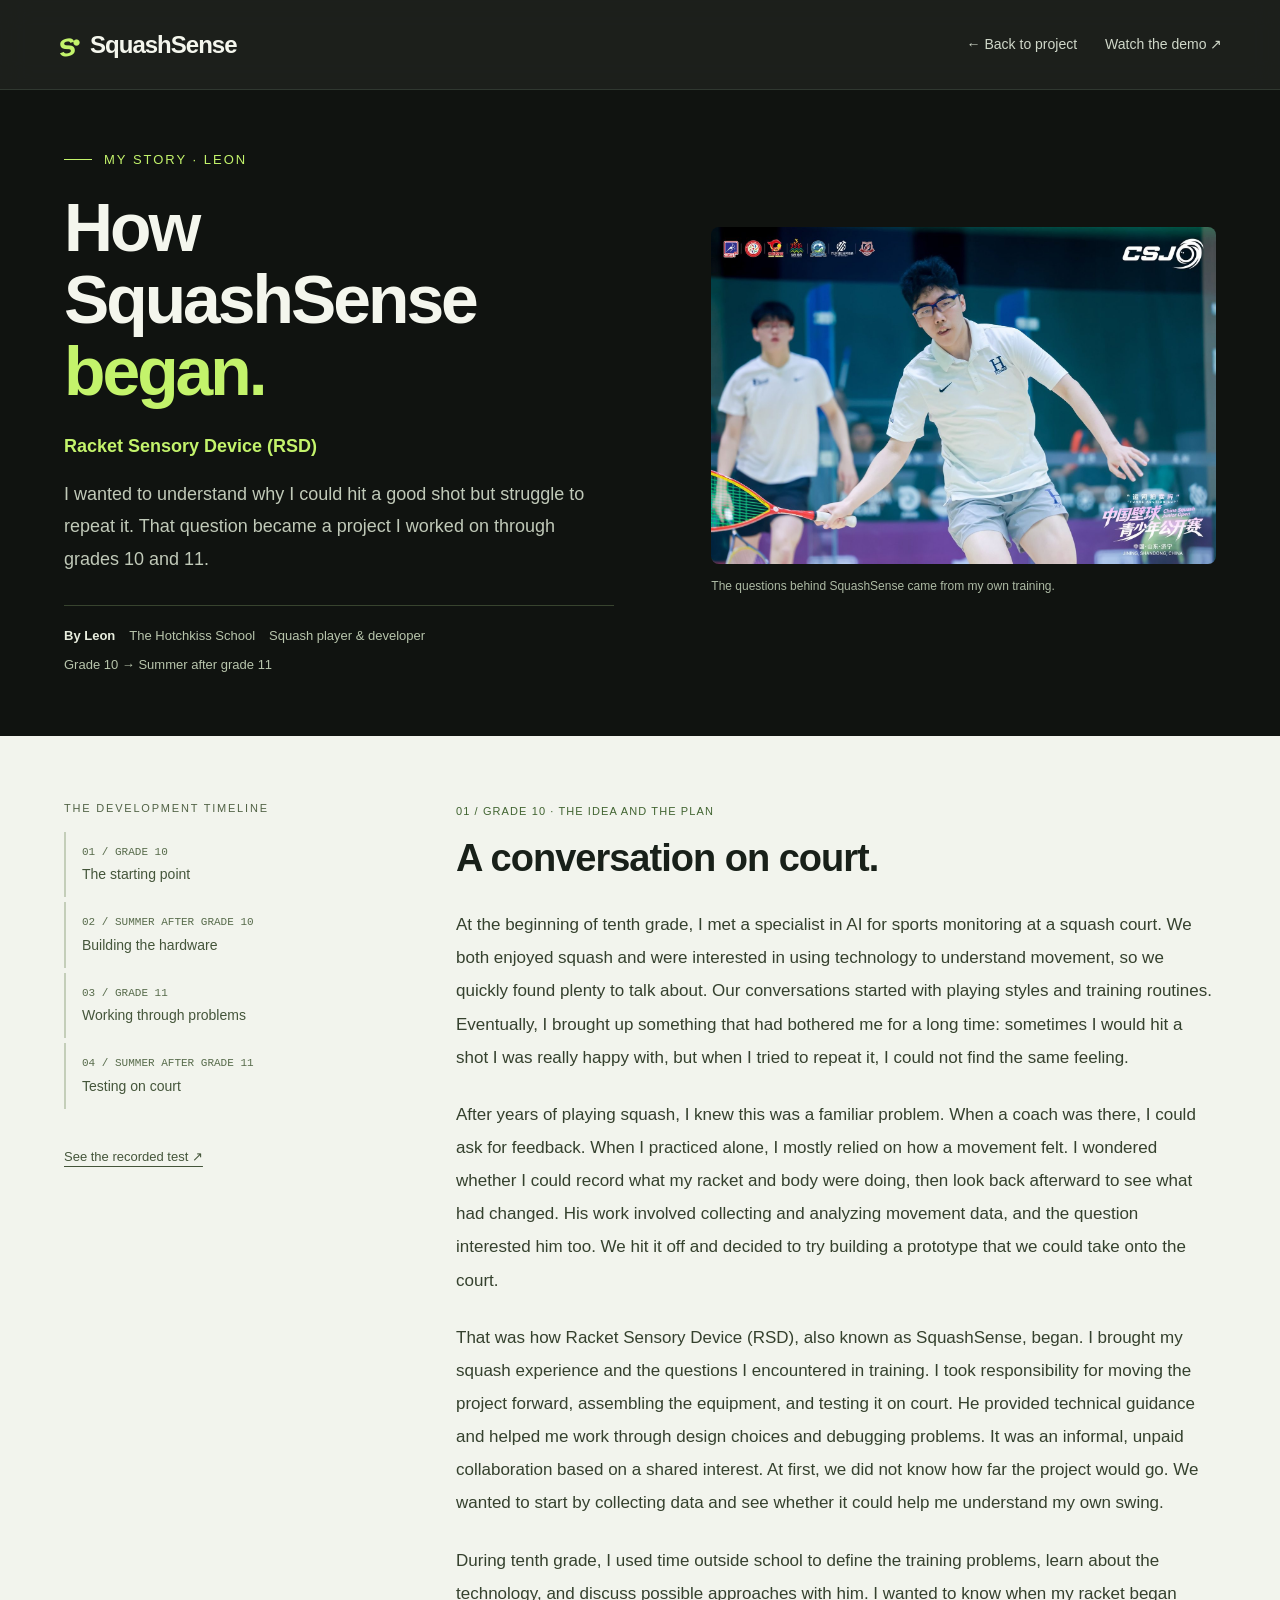
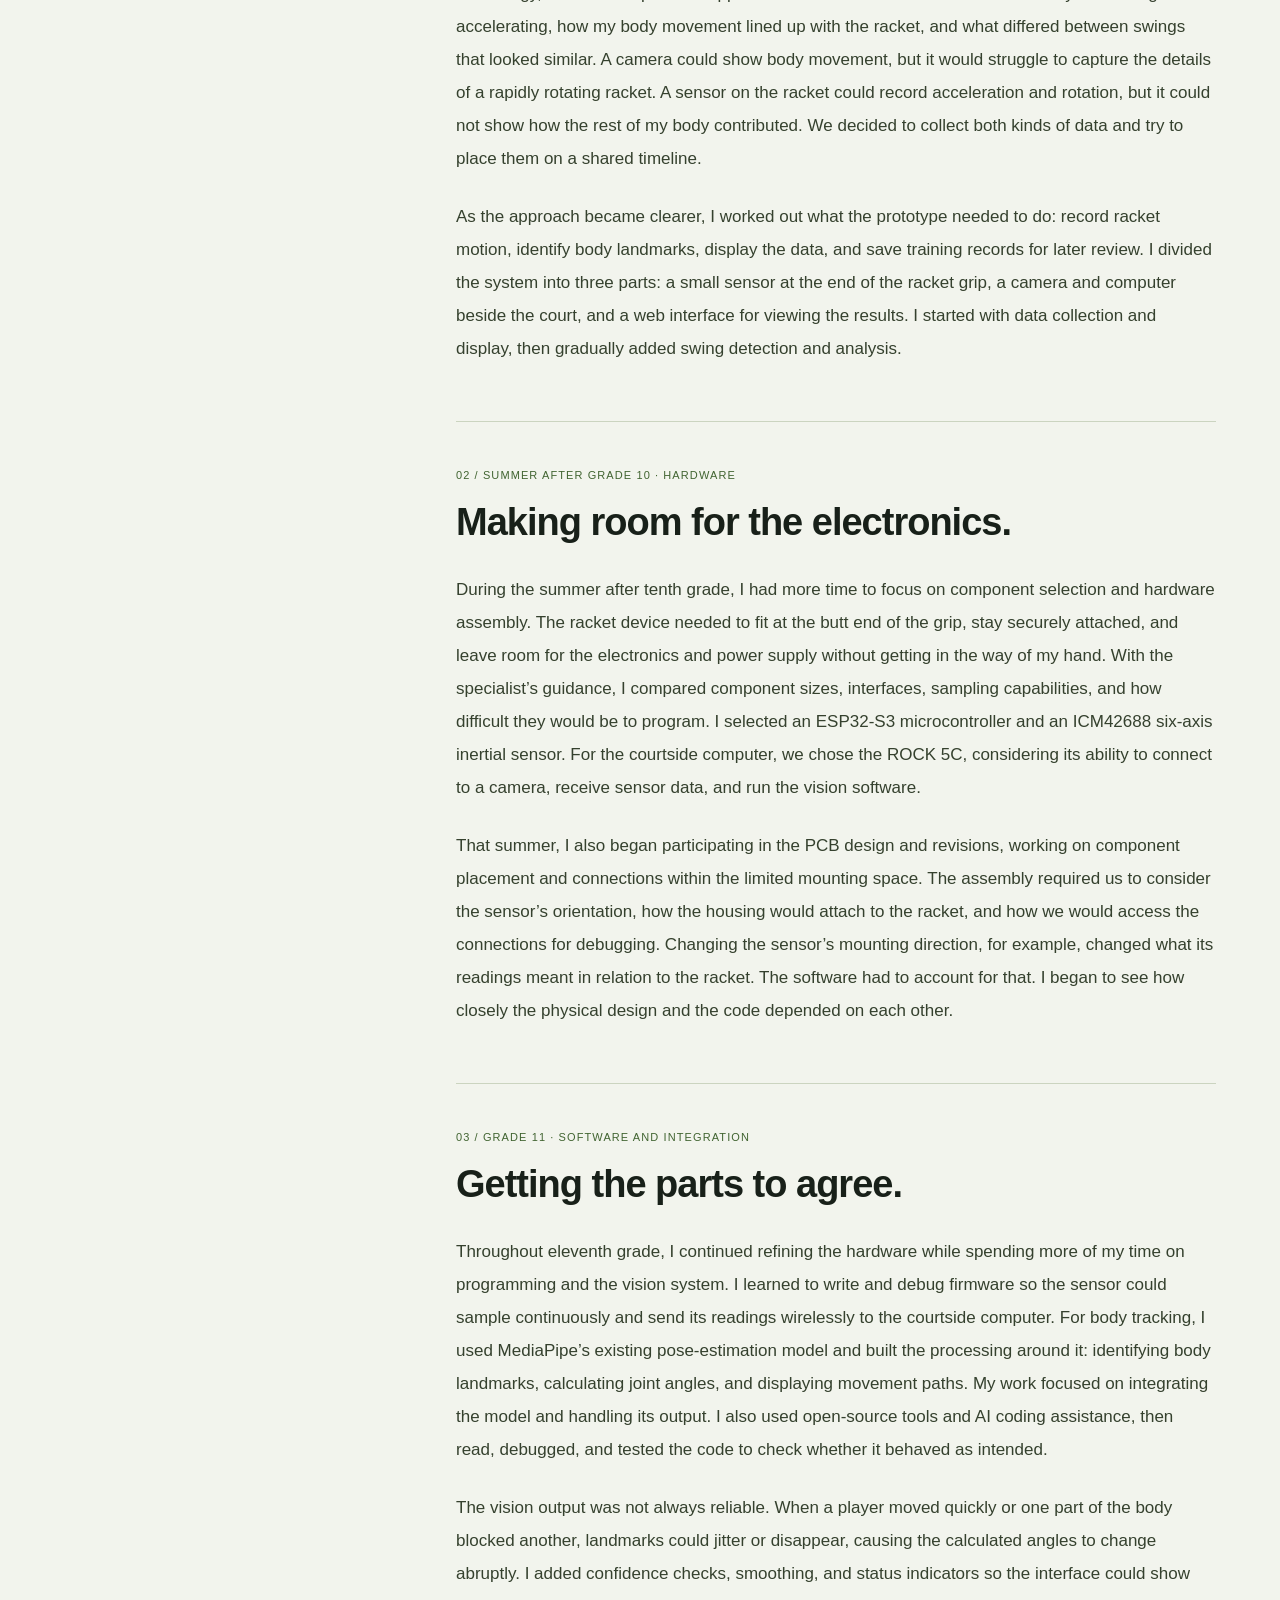
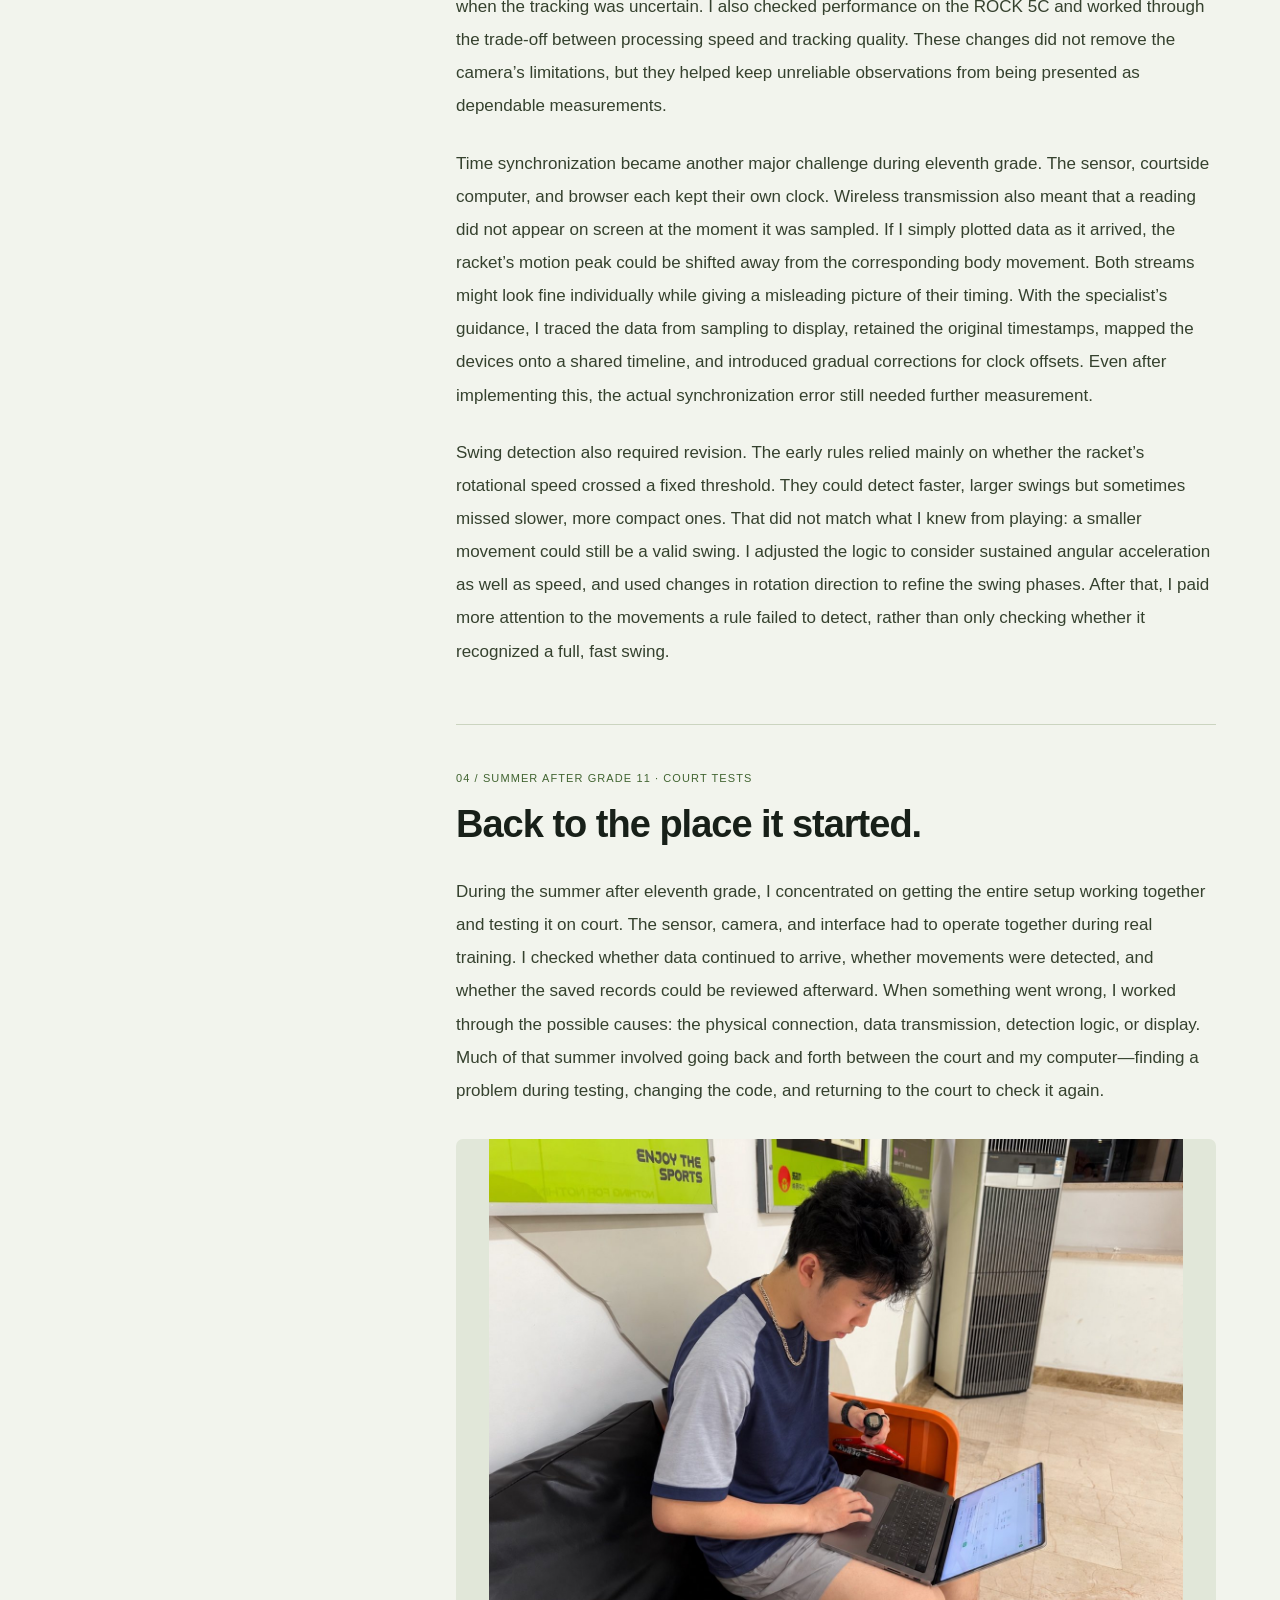
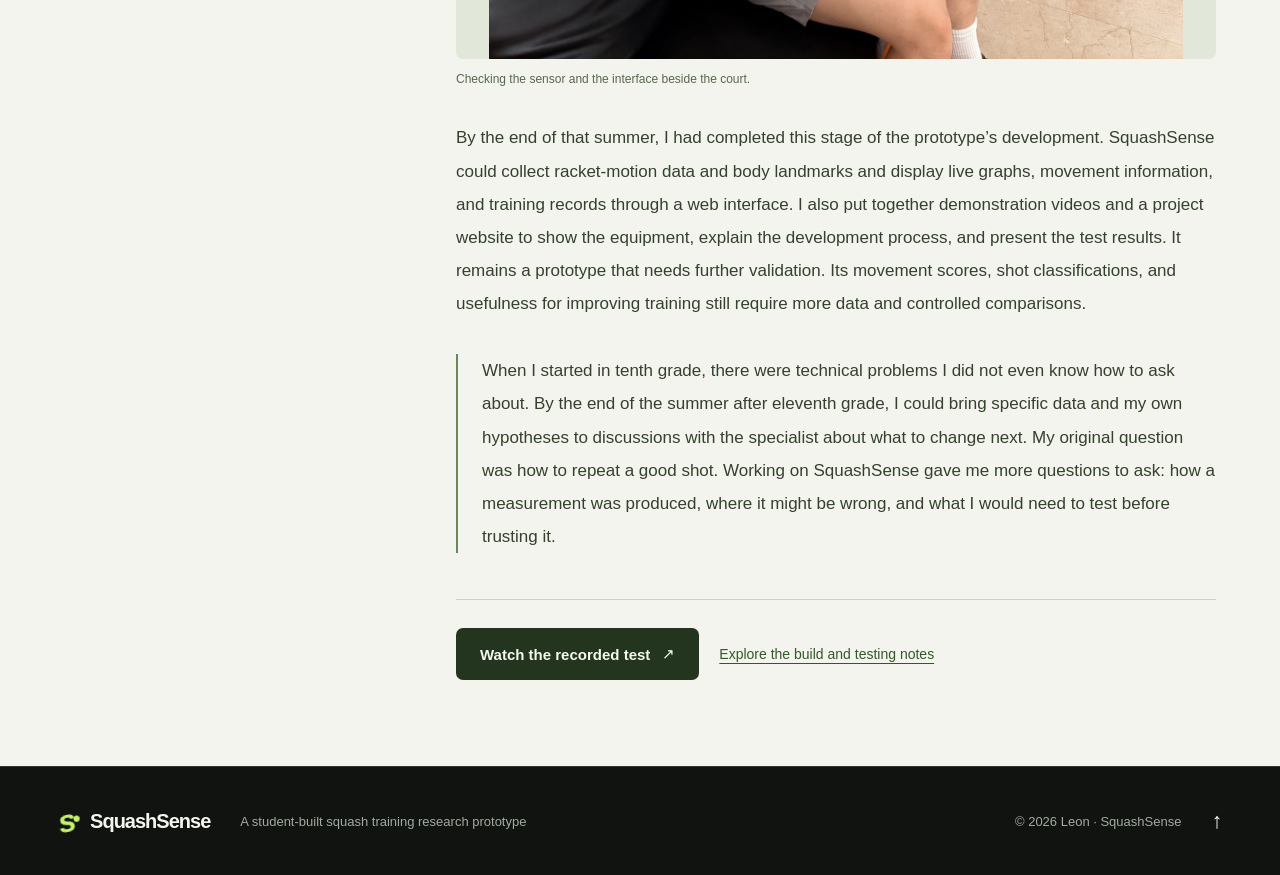
==== commit 628be3da: "Feature Racket Sensory Device name and update school introduction" ====
--- a/story.html
+++ b/story.html
@@ -4,19 +4,19 @@
   <meta charset="UTF-8">
   <meta name="viewport" content="width=device-width,initial-scale=1">
   <meta name="theme-color" content="#101310">
-  <title>My story — Leon builds SquashSense</title>
-  <meta name="description" content="Leon’s account of building SquashSense, from a conversation on a squash court at the start of tenth grade to a working prototype by the summer after eleventh grade.">
+  <title>My story — Racket Sensory Device (RSD) · SquashSense</title>
+  <meta name="description" content="Leon’s account of building Racket Sensory Device (RSD), also known as SquashSense, from the start of tenth grade to the summer after eleventh grade. Leon attends The Hotchkiss School.">
   <link rel="canonical" href="https://leon-3647.github.io/squashsense/story.html">
   <meta property="og:type" content="article">
   <meta property="og:site_name" content="SquashSense">
-  <meta property="og:title" content="How SquashSense began — My story, by Leon">
+  <meta property="og:title" content="Building Racket Sensory Device (RSD) — My story, by Leon">
   <meta property="og:description" content="A question from my own game, a collaboration that began on court, and the work of building a training prototype through grades 10 and 11.">
   <meta property="og:url" content="https://leon-3647.github.io/squashsense/story.html">
   <meta property="og:image" content="https://leon-3647.github.io/squashsense/assets/author/leon-court.jpg">
   <meta name="twitter:card" content="summary_large_image">
   <link rel="icon" type="image/svg+xml" href="data:image/svg+xml,%3Csvg xmlns='http://www.w3.org/2000/svg' viewBox='0 0 32 32'%3E%3Crect width='32' height='32' rx='9' fill='%23c3f36b'/%3E%3Cpath d='M23 9H13a4 4 0 0 0 0 8h6a3 3 0 0 1 0 6H9' stroke='%23101310' stroke-width='4' fill='none'/%3E%3C/svg%3E">
-  <link rel="stylesheet" href="styles/main.css?v=20261011-en">
-  <link rel="stylesheet" href="styles/story.css?v=20261031">
+  <link rel="stylesheet" href="styles/main.css?v=20261104-rsd">
+  <link rel="stylesheet" href="styles/story.css?v=20261104-rsd">
 </head>
 <body class="story-page">
   <a class="skip-link" href="#grade-10">Skip to my story</a>
@@ -33,8 +33,9 @@
         <div>
           <div class="eyebrow"><span class="eyebrow-line"></span><span>MY STORY · LEON</span></div>
           <h1>How SquashSense<br><span>began.</span></h1>
+          <p class="story-project-name">Racket Sensory Device (RSD)</p>
           <p class="story-deck">I wanted to understand why I could hit a good shot but struggle to repeat it. That question became a project I worked on through grades 10 and 11.</p>
-          <div class="story-byline"><strong>By Leon</strong><span>Squash player &amp; developer</span><span>Grade 10 → Summer after grade 11</span></div>
+          <div class="story-byline"><strong>By Leon</strong><span>The Hotchkiss School</span><span>Squash player &amp; developer</span><span>Grade 10 → Summer after grade 11</span></div>
         </div>
         <figure>
           <img src="assets/author/leon-court.jpg" alt="Leon playing a forehand during a squash match" width="1600" height="1067" fetchpriority="high">
@@ -59,7 +60,7 @@
           <h2 id="grade-10-title">A conversation on court.</h2>
           <p>At the beginning of tenth grade, I met a specialist in AI for sports monitoring at a squash court. We both enjoyed squash and were interested in using technology to understand movement, so we quickly found plenty to talk about. Our conversations started with playing styles and training routines. Eventually, I brought up something that had bothered me for a long time: sometimes I would hit a shot I was really happy with, but when I tried to repeat it, I could not find the same feeling.</p>
           <p>After years of playing squash, I knew this was a familiar problem. When a coach was there, I could ask for feedback. When I practiced alone, I mostly relied on how a movement felt. I wondered whether I could record what my racket and body were doing, then look back afterward to see what had changed. His work involved collecting and analyzing movement data, and the question interested him too. We hit it off and decided to try building a prototype that we could take onto the court.</p>
-          <p>That was how SquashSense began. I brought my squash experience and the questions I encountered in training. I took responsibility for moving the project forward, assembling the equipment, and testing it on court. He provided technical guidance and helped me work through design choices and debugging problems. It was an informal, unpaid collaboration based on a shared interest. At first, we did not know how far the project would go. We wanted to start by collecting data and see whether it could help me understand my own swing.</p>
+          <p>That was how Racket Sensory Device (RSD), also known as SquashSense, began. I brought my squash experience and the questions I encountered in training. I took responsibility for moving the project forward, assembling the equipment, and testing it on court. He provided technical guidance and helped me work through design choices and debugging problems. It was an informal, unpaid collaboration based on a shared interest. At first, we did not know how far the project would go. We wanted to start by collecting data and see whether it could help me understand my own swing.</p>
           <p>During tenth grade, I used time outside school to define the training problems, learn about the technology, and discuss possible approaches with him. I wanted to know when my racket began accelerating, how my body movement lined up with the racket, and what differed between swings that looked similar. A camera could show body movement, but it would struggle to capture the details of a rapidly rotating racket. A sensor on the racket could record acceleration and rotation, but it could not show how the rest of my body contributed. We decided to collect both kinds of data and try to place them on a shared timeline.</p>
           <p>As the approach became clearer, I worked out what the prototype needed to do: record racket motion, identify body landmarks, display the data, and save training records for later review. I divided the system into three parts: a small sensor at the end of the racket grip, a camera and computer beside the court, and a web interface for viewing the results. I started with data collection and display, then gradually added swing detection and analysis.</p>
         </section>
--- a/styles/main.css
+++ b/styles/main.css
@@ -92,6 +92,7 @@
 @media(max-width:760px){.site-header{height:auto}.site-header nav{display:none}.site-header.menu-open nav{display:flex}}
 
 /* Hero */
+.hero-purpose{max-width:480px;font-size:clamp(19px,1.65vw,24px);font-weight:500;line-height:1.45;color:#e3eadc;margin:20px 0 0;text-wrap:balance}
 .hero-description{max-width:520px;font-size:16.5px;line-height:1.85;color:#c3ccbd}
 html[lang=en] .hero-description{line-height:1.7}
 html[lang=en] h1{font-size:clamp(40px,4.1vw,70px);letter-spacing:-2.4px;line-height:1.08}
--- a/styles/story.css
+++ b/styles/story.css
@@ -30,6 +30,7 @@
 .story-masthead-inner{max-width:1340px;margin:auto;display:grid;grid-template-columns:1.1fr 1fr;gap:8%;align-items:center}
 html[lang=en] .story-masthead h1{font-size:clamp(44px,5.3vw,78px);font-weight:550;line-height:1.06;letter-spacing:-3px;margin:25px 0}
 .story-masthead h1 span{color:var(--lime)}
+.story-project-name{font-size:18px;font-weight:600;line-height:1.5;color:var(--lime);margin:0 0 18px}
 .story-deck{font-size:18px;line-height:1.8;color:#c0c9b8;max-width:550px}
 .story-byline{display:flex;gap:14px;align-items:center;flex-wrap:wrap;font-size:13px;color:#b8c5ac;margin-top:30px;padding-top:22px;border-top:1px solid #38442f;max-width:550px}
 .story-byline strong{font-weight:600;color:#e8edde}
